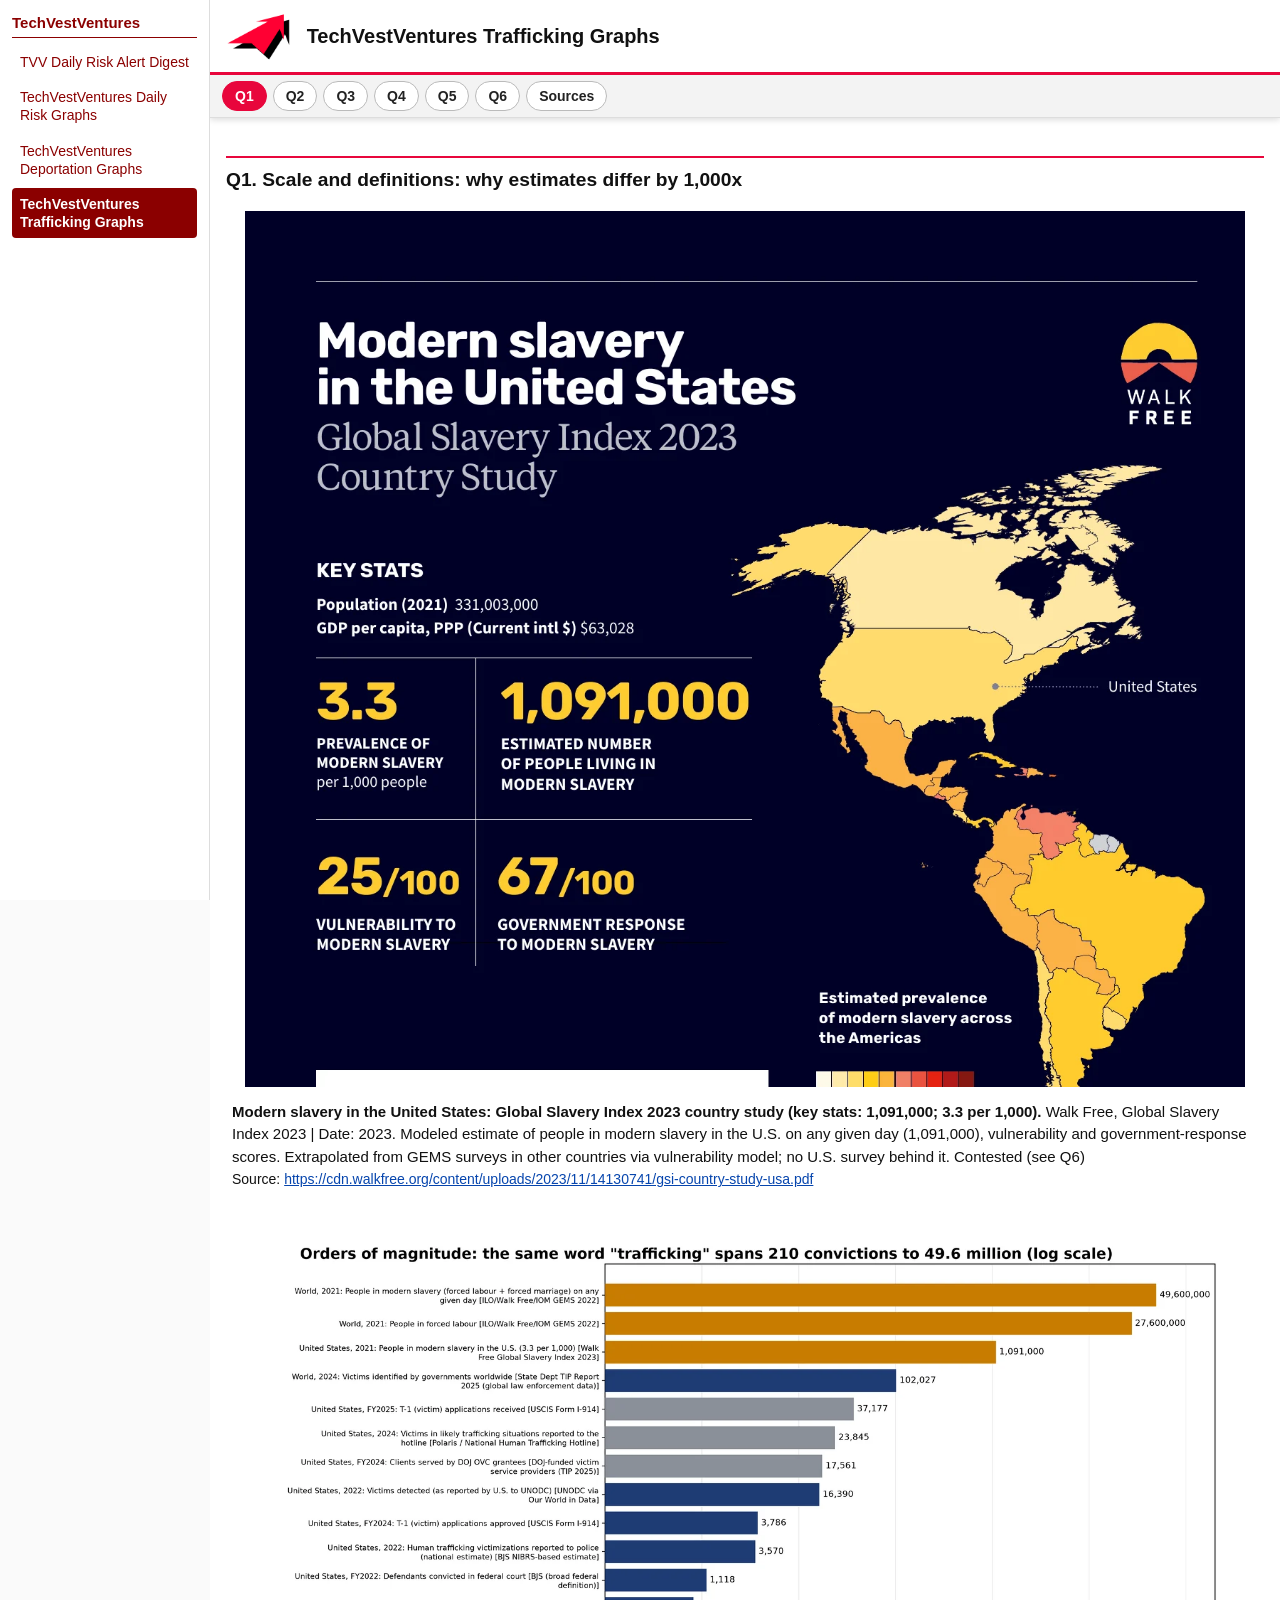
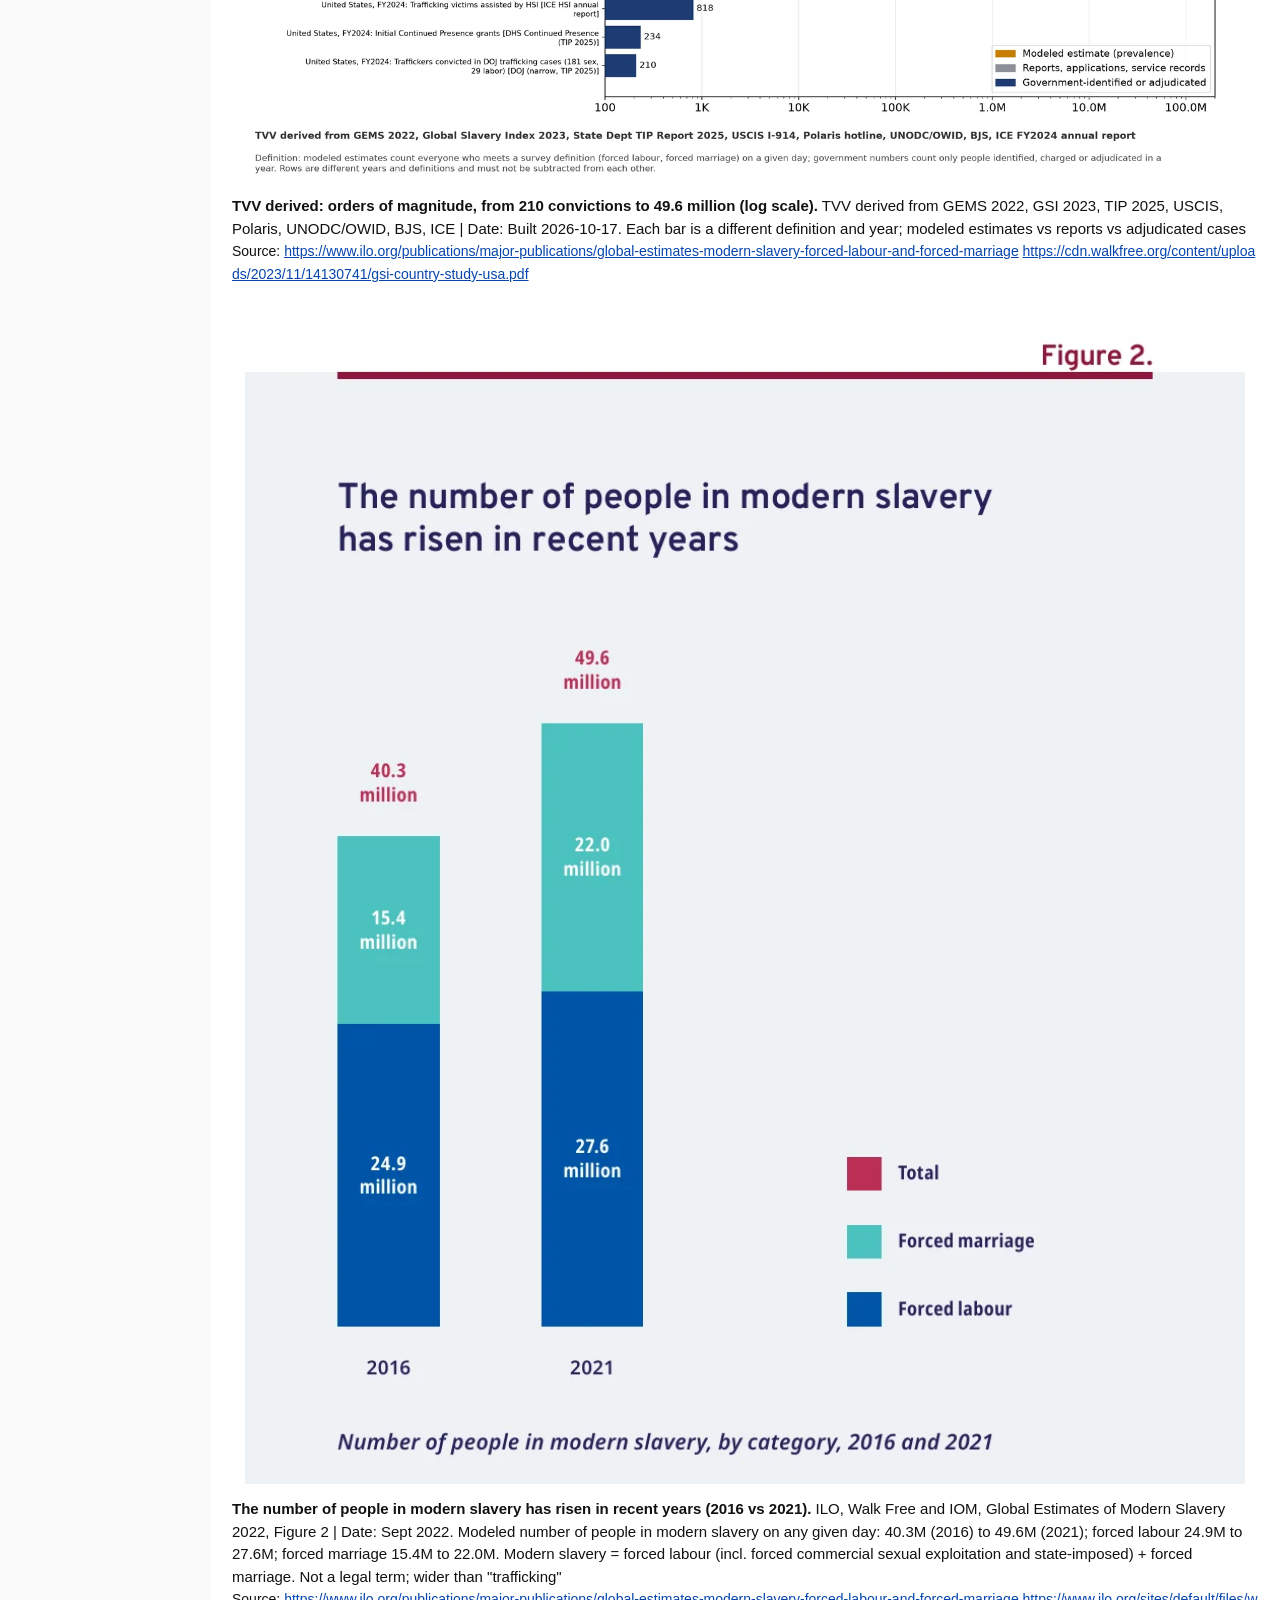
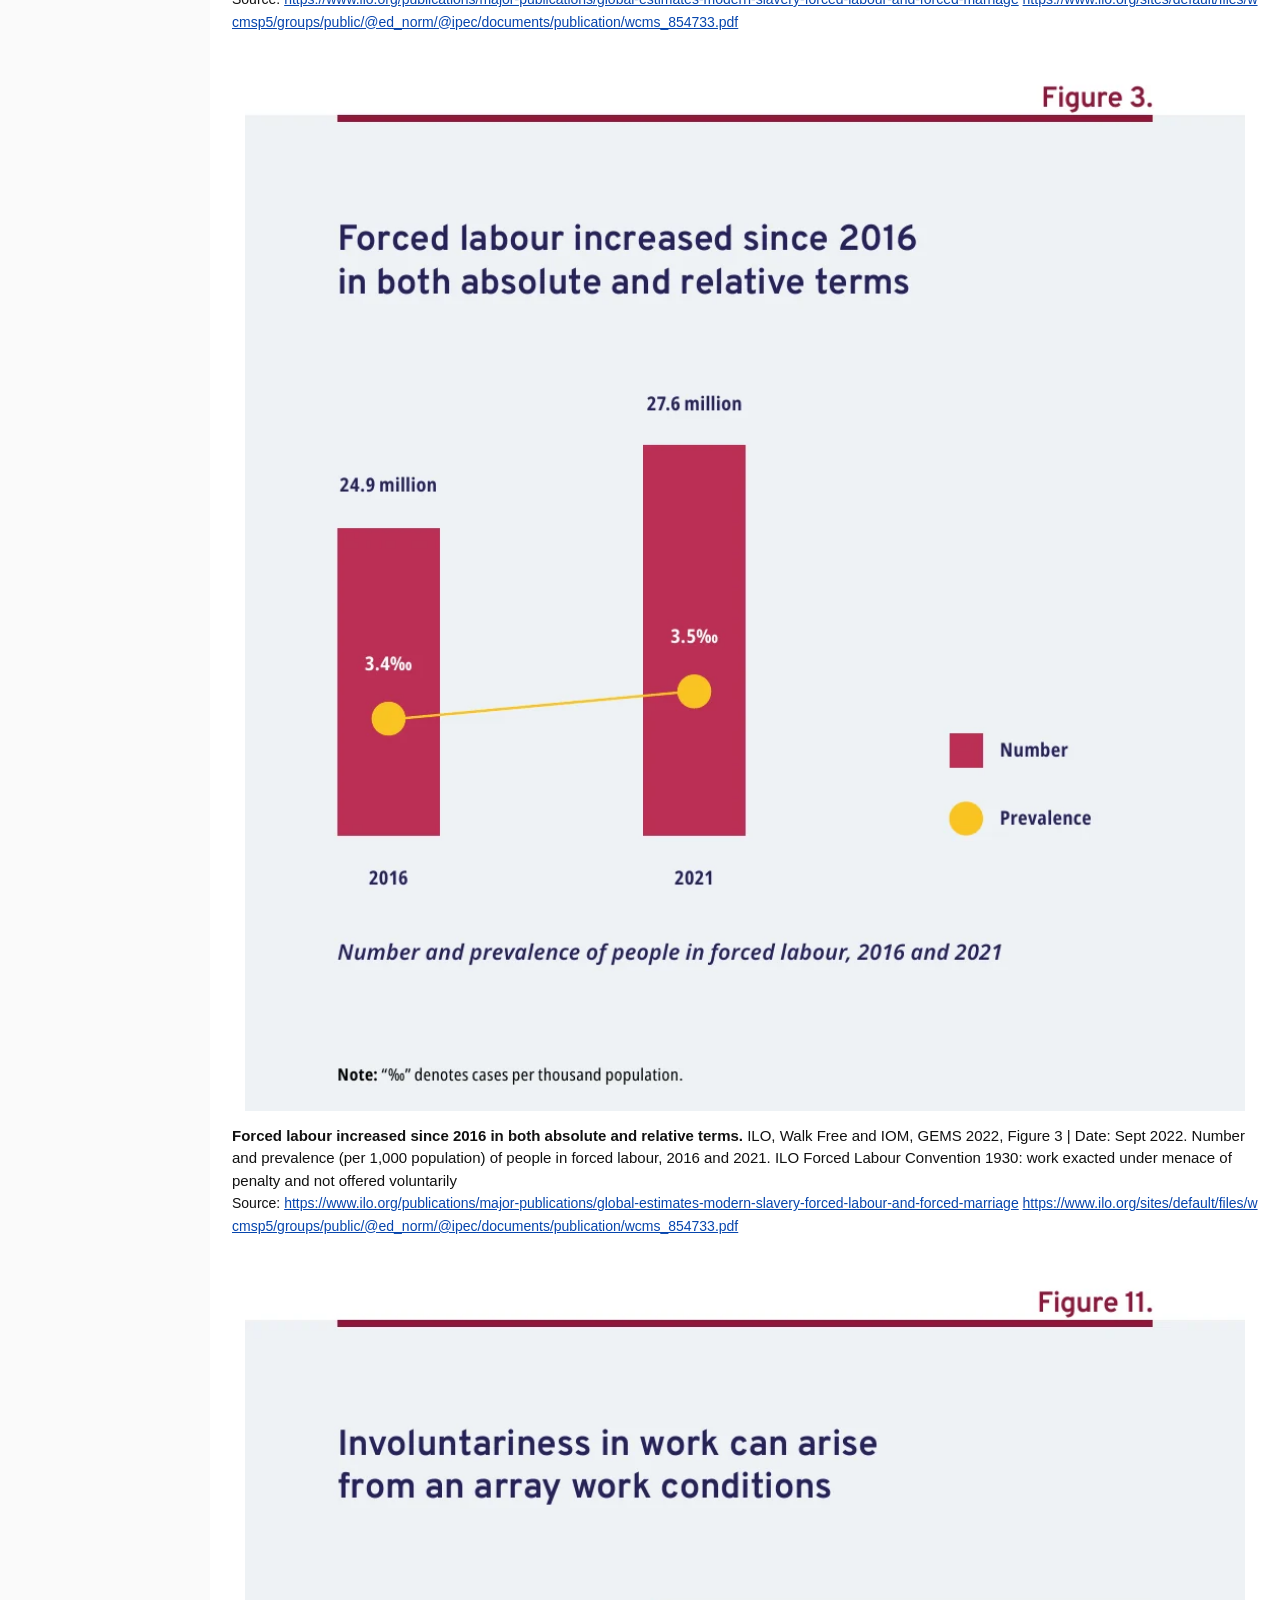
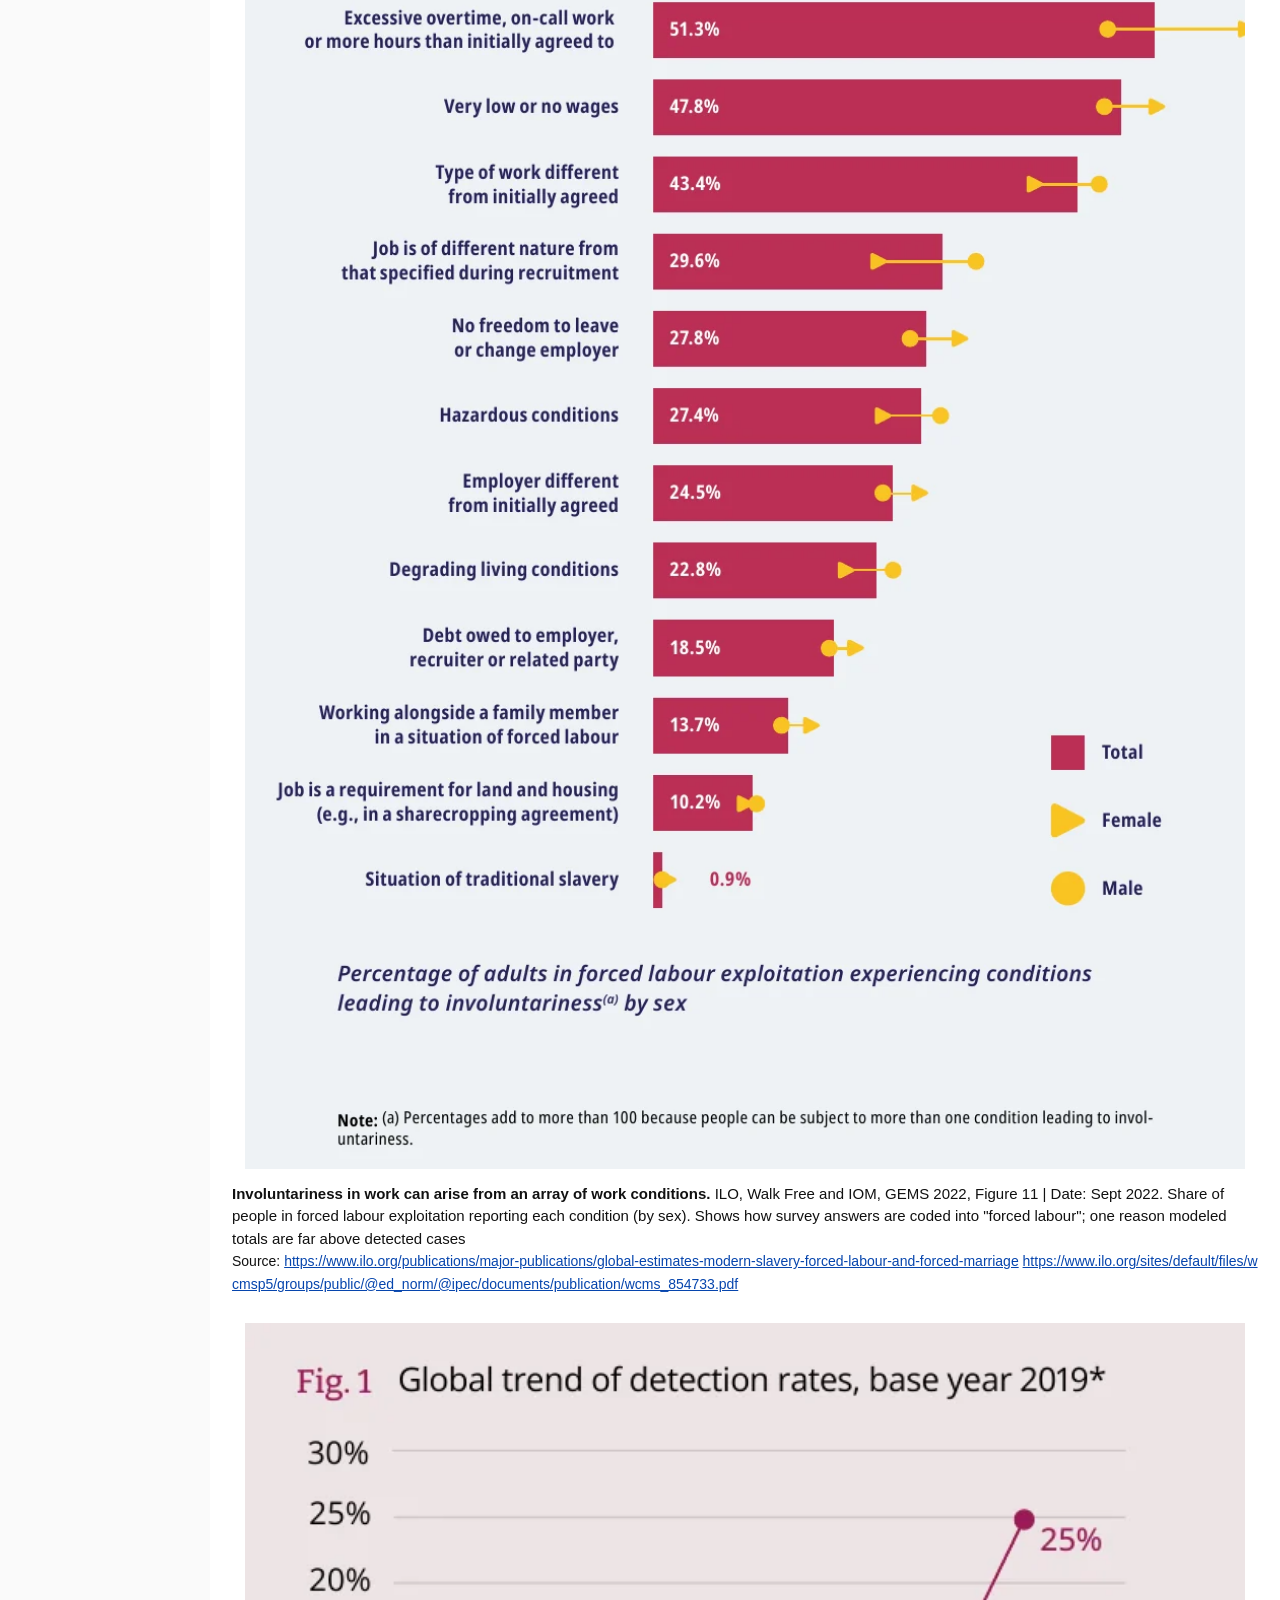
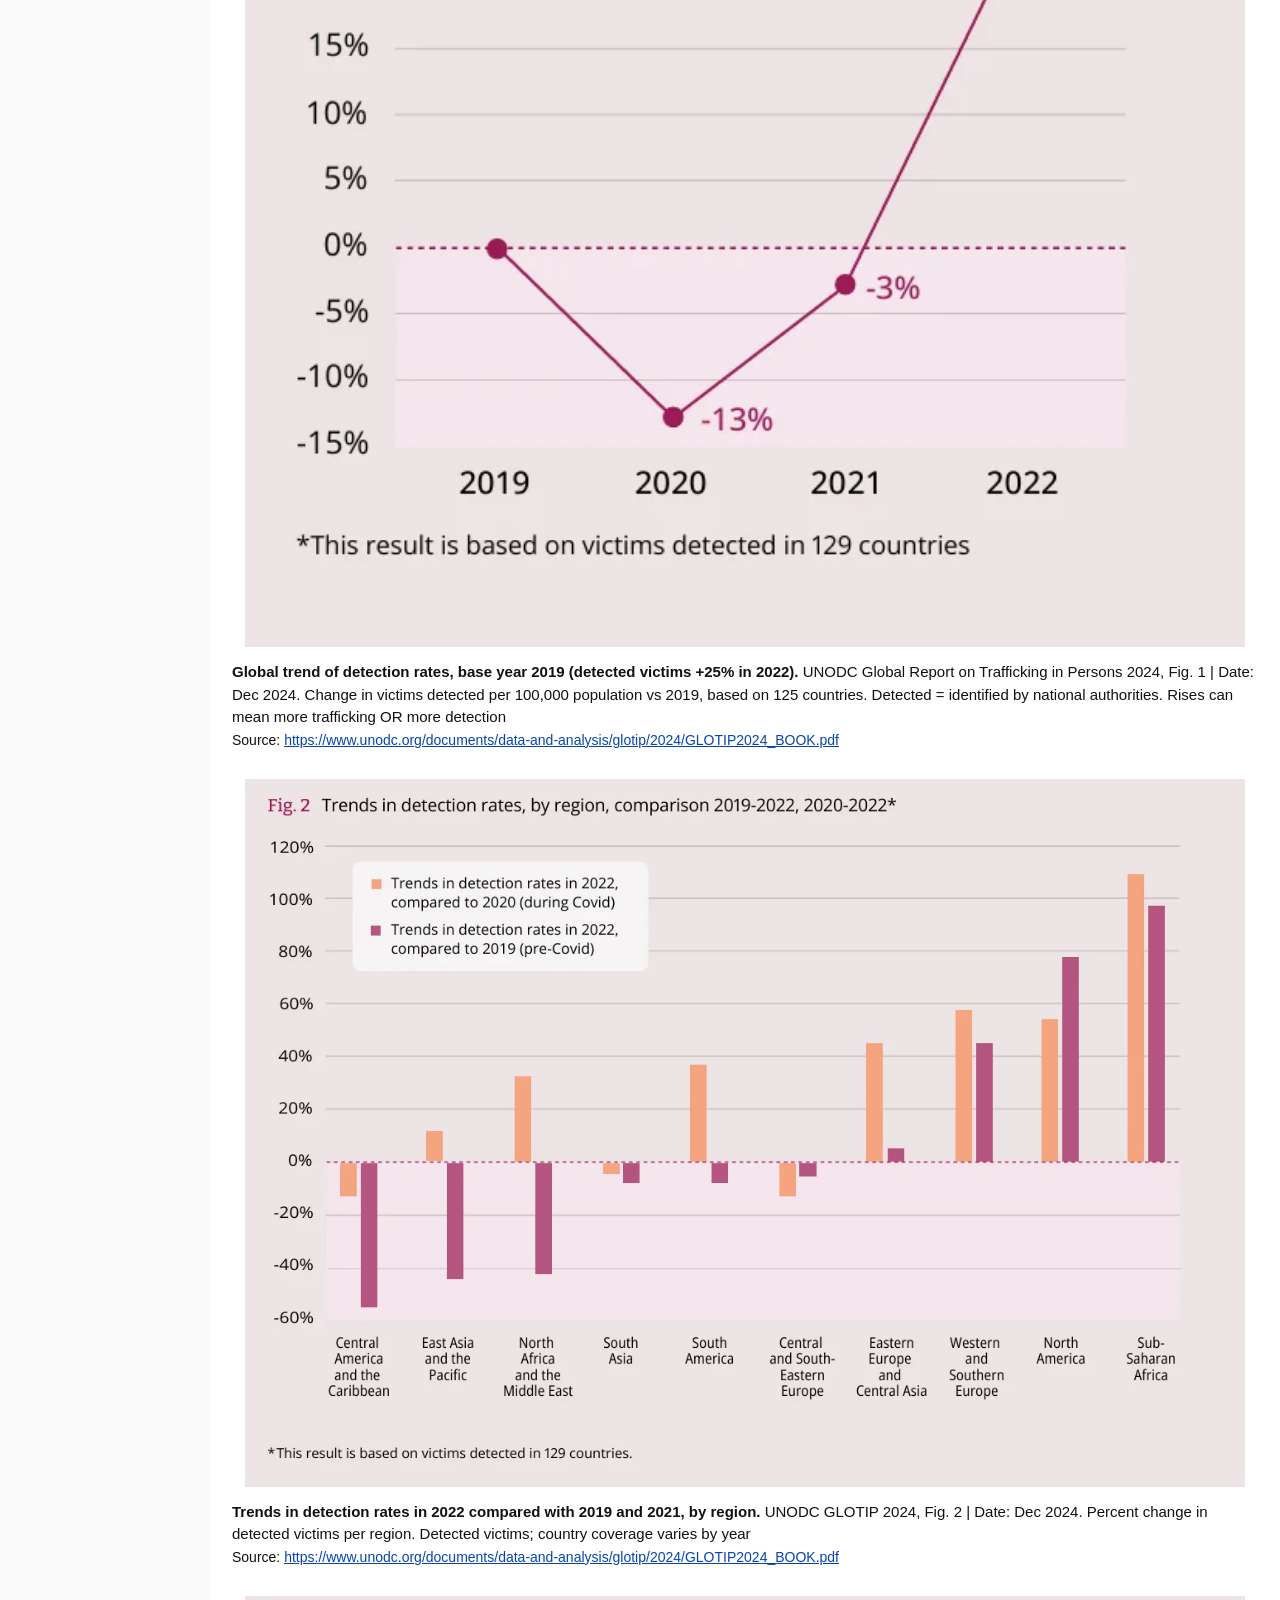
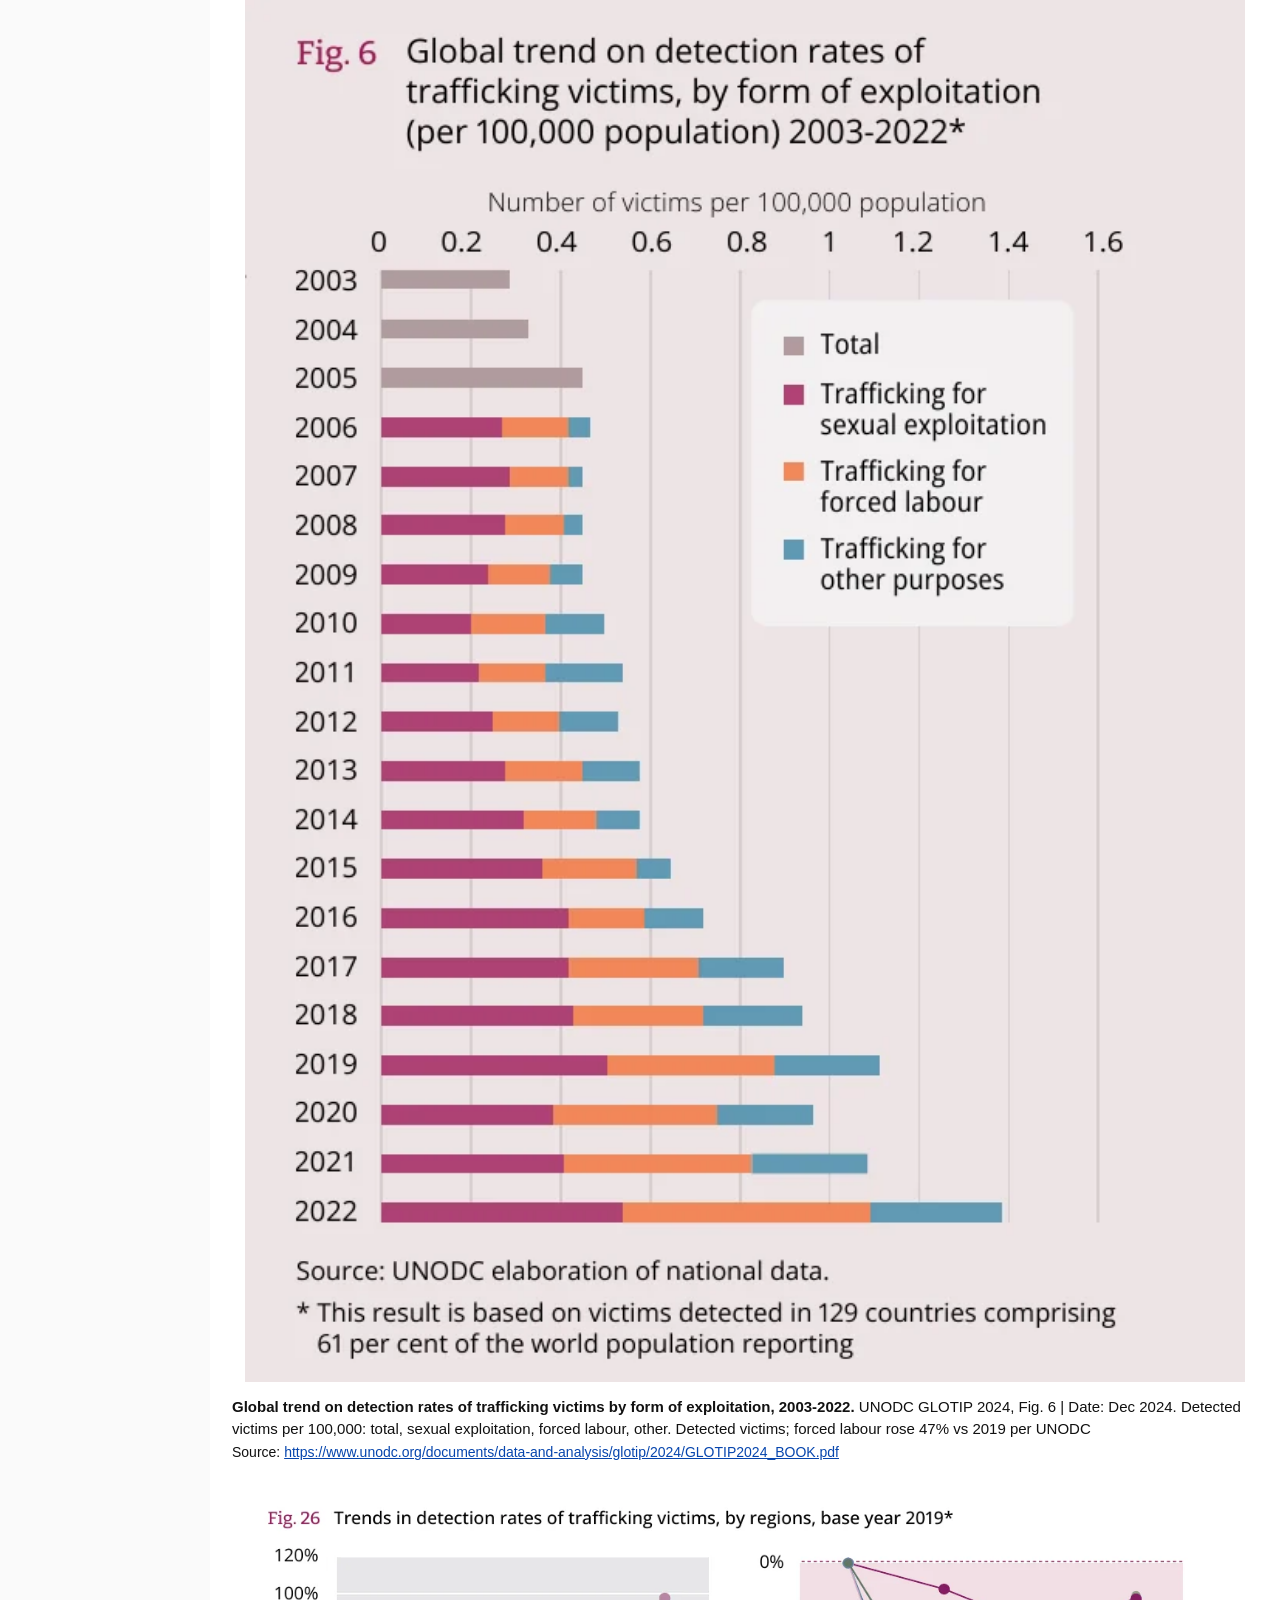
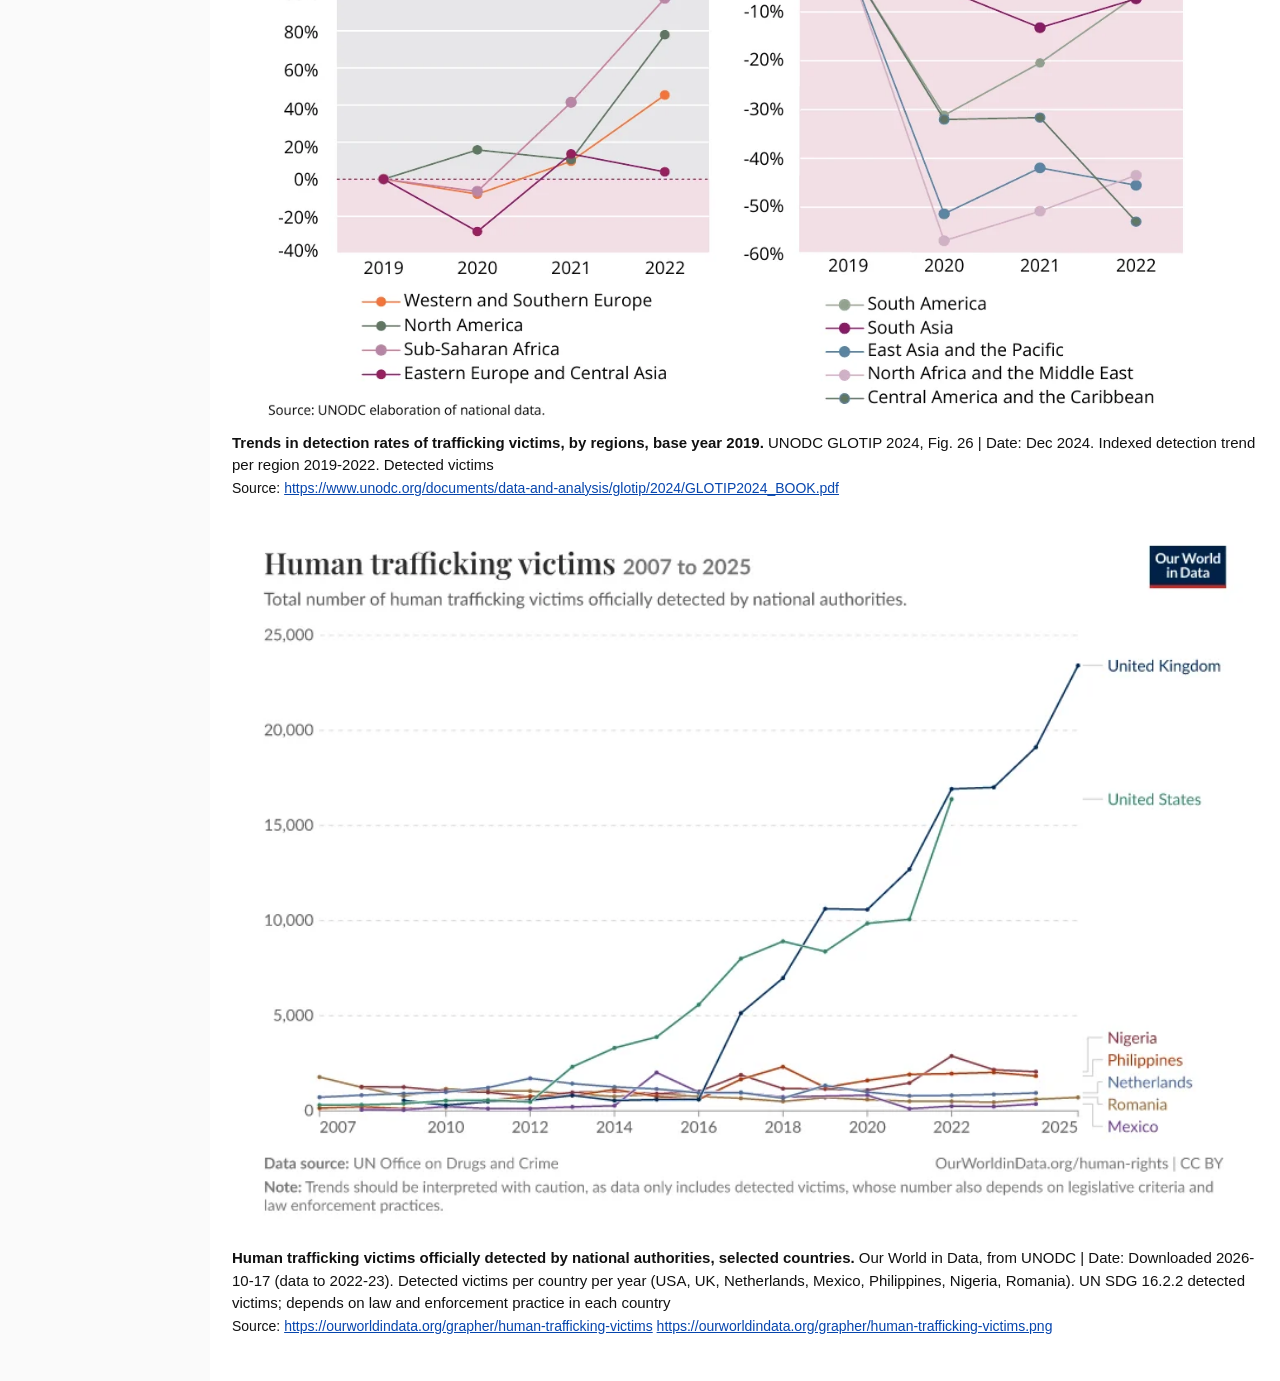
==== issues/Q1.html @ b25558ca "Initial Trafficking Graphs site (mh2 slides only)" ====
<!doctype html><html lang="en"><head><meta charset="utf-8"><meta name="viewport" content="width=device-width,initial-scale=1"><title>TechVestVentures Trafficking Graphs — Q1</title><link rel="stylesheet" href="../assets/style.css"><script>if(!/[?&]raw/.test(location.search))location.replace("../index.html#Q1")</script></head><body><main id="issue"><h2 class="desk">Q1. Scale and definitions: why estimates differ by 1,000x</h2><figure class="g"><img src="img/Q1-01.webp" alt="Modern slavery in the United States: Global Slavery Index 2023 country study (key stats: 1,091,000; 3.3 per 1,000)" loading="lazy"><figcaption><span class="t">Modern slavery in the United States: Global Slavery Index 2023 country study (key stats: 1,091,000; 3.3 per 1,000).</span> Walk Free, Global Slavery Index 2023 | Date: 2023. Modeled estimate of people in modern slavery in the U.S. on any given day (1,091,000), vulnerability and government-response scores. Extrapolated from GEMS surveys in other countries via vulnerability model; no U.S. survey behind it. Contested (see Q6)<br><span class="s">Source: <a href="https://cdn.walkfree.org/content/uploads/2023/11/14130741/gsi-country-study-usa.pdf" target="_blank" rel="noopener">https://cdn.walkfree.org/content/uploads/2023/11/14130741/gsi-country-study-usa.pdf</a></span></figcaption></figure>
<figure class="g"><img src="img/Q1-02.webp" alt="TVV derived: orders of magnitude, from 210 convictions to 49.6 million (log scale)" loading="lazy"><figcaption><span class="t">TVV derived: orders of magnitude, from 210 convictions to 49.6 million (log scale).</span> TVV derived from GEMS 2022, GSI 2023, TIP 2025, USCIS, Polaris, UNODC/OWID, BJS, ICE | Date: Built 2026-10-17. Each bar is a different definition and year; modeled estimates vs reports vs adjudicated cases<br><span class="s">Source: <a href="https://www.ilo.org/publications/major-publications/global-estimates-modern-slavery-forced-labour-and-forced-marriage" target="_blank" rel="noopener">https://www.ilo.org/publications/major-publications/global-estimates-modern-slavery-forced-labour-and-forced-marriage</a> <a href="https://cdn.walkfree.org/content/uploads/2023/11/14130741/gsi-country-study-usa.pdf" target="_blank" rel="noopener">https://cdn.walkfree.org/content/uploads/2023/11/14130741/gsi-country-study-usa.pdf</a></span></figcaption></figure>
<figure class="g"><img src="img/Q1-03.webp" alt="The number of people in modern slavery has risen in recent years (2016 vs 2021)" loading="lazy"><figcaption><span class="t">The number of people in modern slavery has risen in recent years (2016 vs 2021).</span> ILO, Walk Free and IOM, Global Estimates of Modern Slavery 2022, Figure 2 | Date: Sept 2022. Modeled number of people in modern slavery on any given day: 40.3M (2016) to 49.6M (2021); forced labour 24.9M to 27.6M; forced marriage 15.4M to 22.0M. Modern slavery = forced labour (incl. forced commercial sexual exploitation and state-imposed) + forced marriage. Not a legal term; wider than &quot;trafficking&quot;<br><span class="s">Source: <a href="https://www.ilo.org/publications/major-publications/global-estimates-modern-slavery-forced-labour-and-forced-marriage" target="_blank" rel="noopener">https://www.ilo.org/publications/major-publications/global-estimates-modern-slavery-forced-labour-and-forced-marriage</a> <a href="https://www.ilo.org/sites/default/files/wcmsp5/groups/public/@ed_norm/@ipec/documents/publication/wcms_854733.pdf" target="_blank" rel="noopener">https://www.ilo.org/sites/default/files/wcmsp5/groups/public/@ed_norm/@ipec/documents/publication/wcms_854733.pdf</a></span></figcaption></figure>
<figure class="g"><img src="img/Q1-04.webp" alt="Forced labour increased since 2016 in both absolute and relative terms" loading="lazy"><figcaption><span class="t">Forced labour increased since 2016 in both absolute and relative terms.</span> ILO, Walk Free and IOM, GEMS 2022, Figure 3 | Date: Sept 2022. Number and prevalence (per 1,000 population) of people in forced labour, 2016 and 2021. ILO Forced Labour Convention 1930: work exacted under menace of penalty and not offered voluntarily<br><span class="s">Source: <a href="https://www.ilo.org/publications/major-publications/global-estimates-modern-slavery-forced-labour-and-forced-marriage" target="_blank" rel="noopener">https://www.ilo.org/publications/major-publications/global-estimates-modern-slavery-forced-labour-and-forced-marriage</a> <a href="https://www.ilo.org/sites/default/files/wcmsp5/groups/public/@ed_norm/@ipec/documents/publication/wcms_854733.pdf" target="_blank" rel="noopener">https://www.ilo.org/sites/default/files/wcmsp5/groups/public/@ed_norm/@ipec/documents/publication/wcms_854733.pdf</a></span></figcaption></figure>
<figure class="g"><img src="img/Q1-05.webp" alt="Involuntariness in work can arise from an array of work conditions" loading="lazy"><figcaption><span class="t">Involuntariness in work can arise from an array of work conditions.</span> ILO, Walk Free and IOM, GEMS 2022, Figure 11 | Date: Sept 2022. Share of people in forced labour exploitation reporting each condition (by sex). Shows how survey answers are coded into &quot;forced labour&quot;; one reason modeled totals are far above detected cases<br><span class="s">Source: <a href="https://www.ilo.org/publications/major-publications/global-estimates-modern-slavery-forced-labour-and-forced-marriage" target="_blank" rel="noopener">https://www.ilo.org/publications/major-publications/global-estimates-modern-slavery-forced-labour-and-forced-marriage</a> <a href="https://www.ilo.org/sites/default/files/wcmsp5/groups/public/@ed_norm/@ipec/documents/publication/wcms_854733.pdf" target="_blank" rel="noopener">https://www.ilo.org/sites/default/files/wcmsp5/groups/public/@ed_norm/@ipec/documents/publication/wcms_854733.pdf</a></span></figcaption></figure>
<figure class="g"><img src="img/Q1-06.webp" alt="Global trend of detection rates, base year 2019 (detected victims +25% in 2022)" loading="lazy"><figcaption><span class="t">Global trend of detection rates, base year 2019 (detected victims +25% in 2022).</span> UNODC Global Report on Trafficking in Persons 2024, Fig. 1 | Date: Dec 2024. Change in victims detected per 100,000 population vs 2019, based on 125 countries. Detected = identified by national authorities. Rises can mean more trafficking OR more detection<br><span class="s">Source: <a href="https://www.unodc.org/documents/data-and-analysis/glotip/2024/GLOTIP2024_BOOK.pdf" target="_blank" rel="noopener">https://www.unodc.org/documents/data-and-analysis/glotip/2024/GLOTIP2024_BOOK.pdf</a></span></figcaption></figure>
<figure class="g"><img src="img/Q1-07.webp" alt="Trends in detection rates in 2022 compared with 2019 and 2021, by region" loading="lazy"><figcaption><span class="t">Trends in detection rates in 2022 compared with 2019 and 2021, by region.</span> UNODC GLOTIP 2024, Fig. 2 | Date: Dec 2024. Percent change in detected victims per region. Detected victims; country coverage varies by year<br><span class="s">Source: <a href="https://www.unodc.org/documents/data-and-analysis/glotip/2024/GLOTIP2024_BOOK.pdf" target="_blank" rel="noopener">https://www.unodc.org/documents/data-and-analysis/glotip/2024/GLOTIP2024_BOOK.pdf</a></span></figcaption></figure>
<figure class="g"><img src="img/Q1-08.webp" alt="Global trend on detection rates of trafficking victims by form of exploitation, 2003-2022" loading="lazy"><figcaption><span class="t">Global trend on detection rates of trafficking victims by form of exploitation, 2003-2022.</span> UNODC GLOTIP 2024, Fig. 6 | Date: Dec 2024. Detected victims per 100,000: total, sexual exploitation, forced labour, other. Detected victims; forced labour rose 47% vs 2019 per UNODC<br><span class="s">Source: <a href="https://www.unodc.org/documents/data-and-analysis/glotip/2024/GLOTIP2024_BOOK.pdf" target="_blank" rel="noopener">https://www.unodc.org/documents/data-and-analysis/glotip/2024/GLOTIP2024_BOOK.pdf</a></span></figcaption></figure>
<figure class="g"><img src="img/Q1-09.webp" alt="Trends in detection rates of trafficking victims, by regions, base year 2019" loading="lazy"><figcaption><span class="t">Trends in detection rates of trafficking victims, by regions, base year 2019.</span> UNODC GLOTIP 2024, Fig. 26 | Date: Dec 2024. Indexed detection trend per region 2019-2022. Detected victims<br><span class="s">Source: <a href="https://www.unodc.org/documents/data-and-analysis/glotip/2024/GLOTIP2024_BOOK.pdf" target="_blank" rel="noopener">https://www.unodc.org/documents/data-and-analysis/glotip/2024/GLOTIP2024_BOOK.pdf</a></span></figcaption></figure>
<figure class="g"><img src="img/Q1-10.webp" alt="Human trafficking victims officially detected by national authorities, selected countries" loading="lazy"><figcaption><span class="t">Human trafficking victims officially detected by national authorities, selected countries.</span> Our World in Data, from UNODC | Date: Downloaded 2026-10-17 (data to 2022-23). Detected victims per country per year (USA, UK, Netherlands, Mexico, Philippines, Nigeria, Romania). UN SDG 16.2.2 detected victims; depends on law and enforcement practice in each country<br><span class="s">Source: <a href="https://ourworldindata.org/grapher/human-trafficking-victims" target="_blank" rel="noopener">https://ourworldindata.org/grapher/human-trafficking-victims</a> <a href="https://ourworldindata.org/grapher/human-trafficking-victims.png" target="_blank" rel="noopener">https://ourworldindata.org/grapher/human-trafficking-victims.png</a></span></figcaption></figure></main></body></html>
---- assets/style.css ----
body{margin:0;font:16px/1.5 Arial,Helvetica,sans-serif;color:#111;background:#fafafa}
#top{position:sticky;top:0;z-index:9;background:#fff;box-shadow:0 2px 6px #0002}
header{border-bottom:3px solid #e8063c;display:flex;align-items:center;gap:14px;padding:8px 16px}
header img{height:56px}header h1{font-size:1.25rem;margin:0}
#tabs{display:flex;gap:6px;overflow-x:auto;white-space:nowrap;padding:6px 12px;background:#f3f3f3;border-bottom:1px solid #ddd;-webkit-overflow-scrolling:touch}
#tabs button{flex:0 0 auto;font:600 14px Arial,sans-serif;padding:6px 12px;border:1px solid #bbb;border-radius:16px;background:#fff;color:#222;cursor:pointer}
#tabs button[aria-selected=true]{background:#e8063c;border-color:#e8063c;color:#fff}
main{max-width:1040px;margin:0 auto;padding:16px;background:#fff}
main img{width:100%;max-width:1000px;height:auto;display:block;margin:14px auto}
a{color:#0645ad;text-decoration:underline}h2{border-top:2px solid #e8063c;padding-top:8px;margin-top:22px;font-size:1.2rem;font-weight:700;scroll-margin-top:130px}
main table{width:100%;border-collapse:collapse}main td{display:block;width:100%;padding:0}main td:empty{display:none}
ul.items{margin-left:24px;padding-left:1.1em}
.action-box{border:3px solid #e8063c;padding:10px 14px;margin:20px 0}ul.items li{margin:6px 0}
@media(max-width:600px){header img{height:40px}header h1{font-size:1rem}}
figure.g{margin:0 0 28px;padding:0}figure.g figcaption{font-size:15px;margin:4px 6px}figure.g .t{font-weight:700}
figure.g .s{font-size:14px;word-break:break-all}ul.src li{margin:4px 0;word-break:break-all}
#tvvnav{position:fixed;left:0;top:0;bottom:0;width:210px;box-sizing:border-box;padding:14px 12px;background:#fff;border-right:1px solid #ddd;font-family:Arial,Helvetica,sans-serif;overflow-y:auto;z-index:20}
#tvvnav summary{font:700 15px Arial,sans-serif;color:#8B0000;list-style:none;cursor:default;border-bottom:1px solid #8B0000;padding-bottom:6px;margin-bottom:8px}
#tvvnav summary::-webkit-details-marker{display:none}
#tvvnav a,#tvvnav span{display:block;font-size:14px;padding:7px 8px;margin:3px 0;border-radius:4px;line-height:1.3}
#tvvnav a{color:#8B0000;text-decoration:none}#tvvnav a:hover{background:#f7e6e6;text-decoration:underline}
#tvvnav a.cur{background:#8B0000;color:#fff;font-weight:700}#tvvnav span.soon{color:#999;font-style:italic}
body{padding-left:210px}
@media(max-width:900px){body{padding-left:0}#tvvnav{position:static;width:auto;border-right:0;border-bottom:1px solid #ddd;padding:6px 12px}
#tvvnav summary{cursor:pointer;margin:0;border:0;padding:4px 0}#tvvnav summary::after{content:" \2630";float:right}}
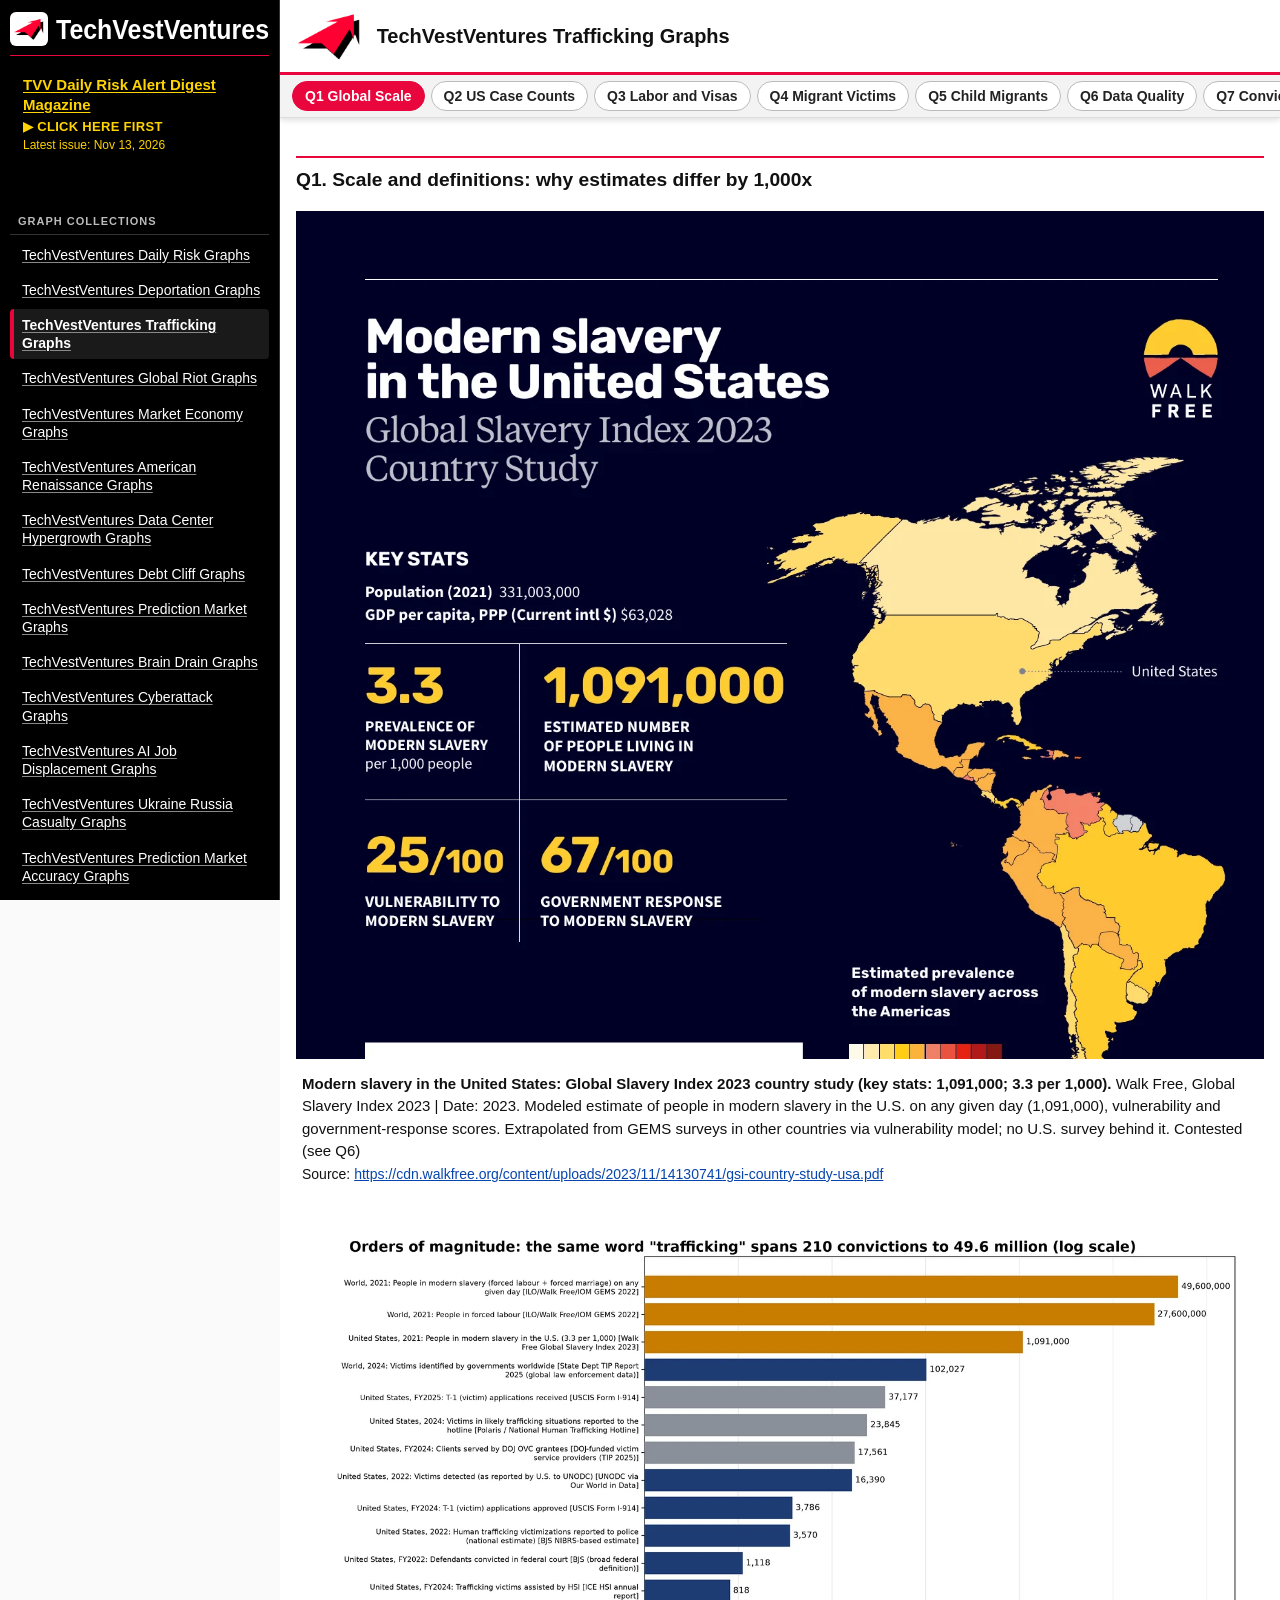
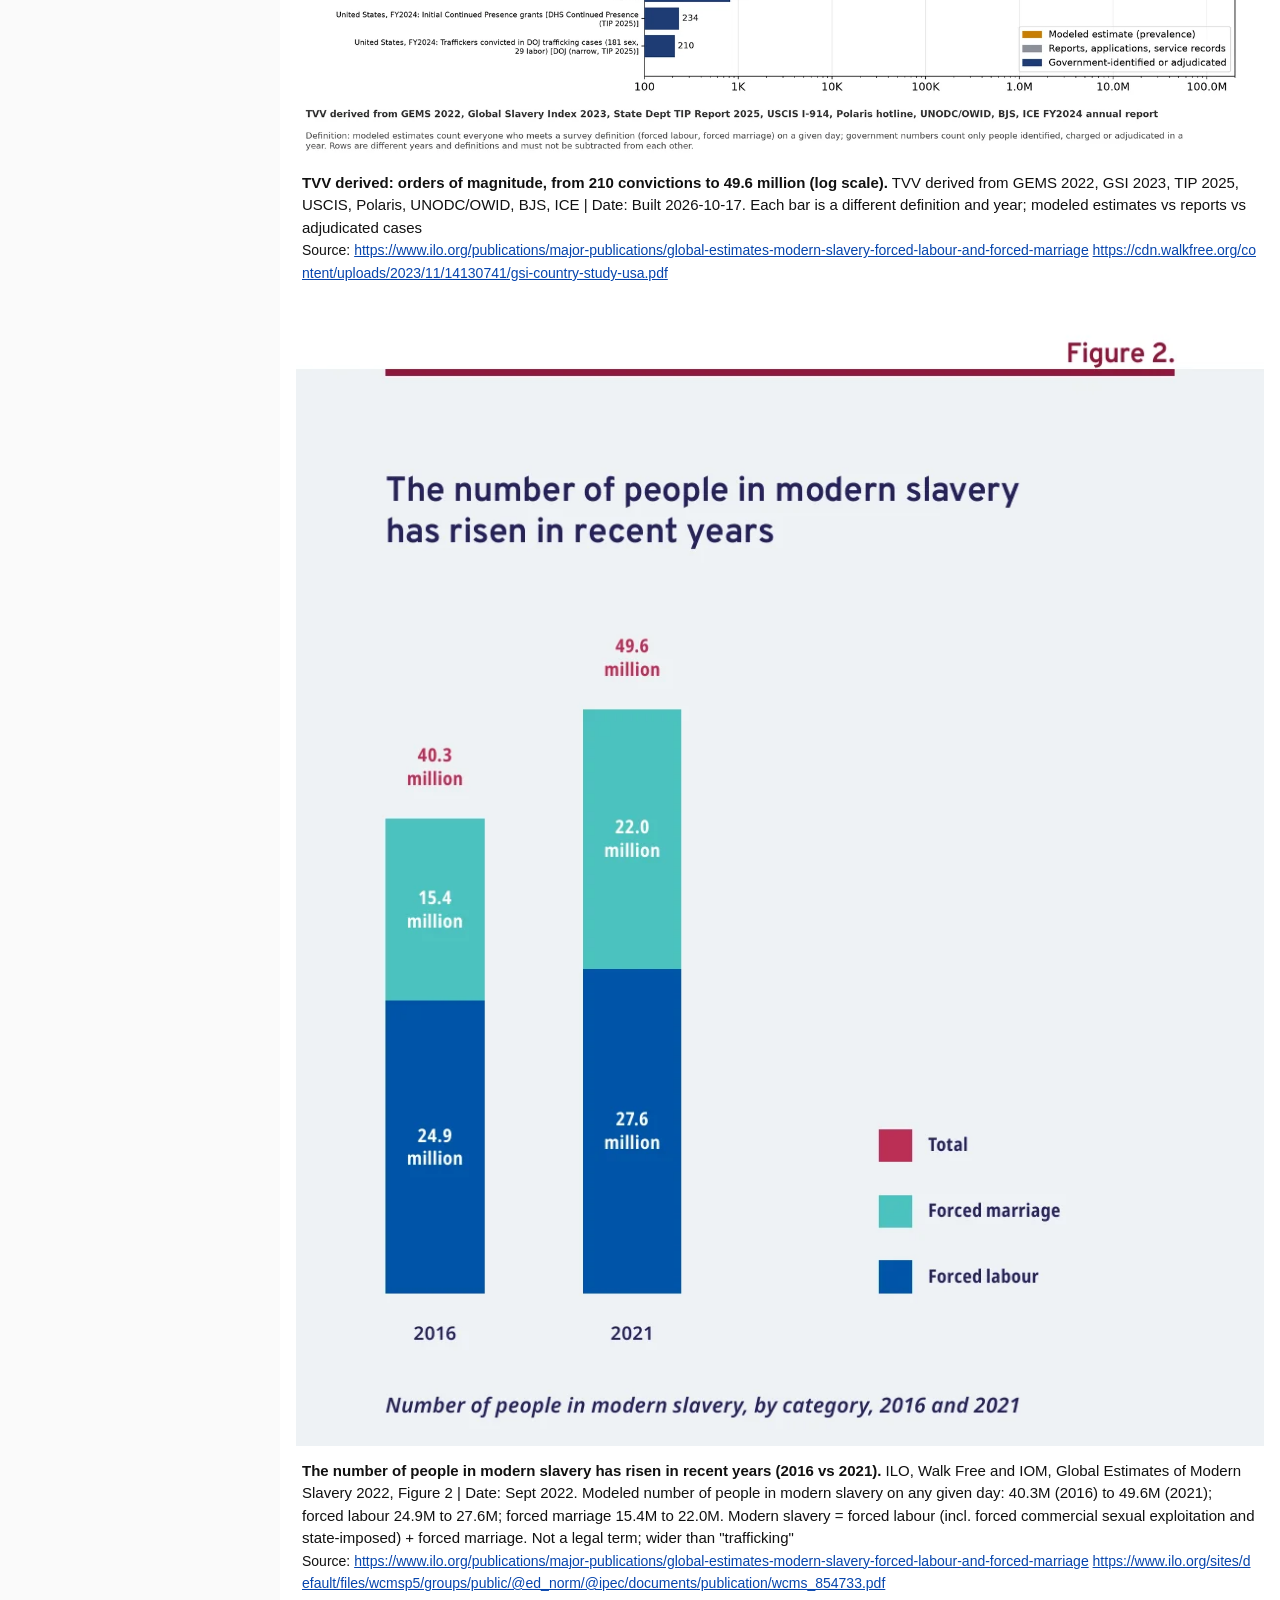
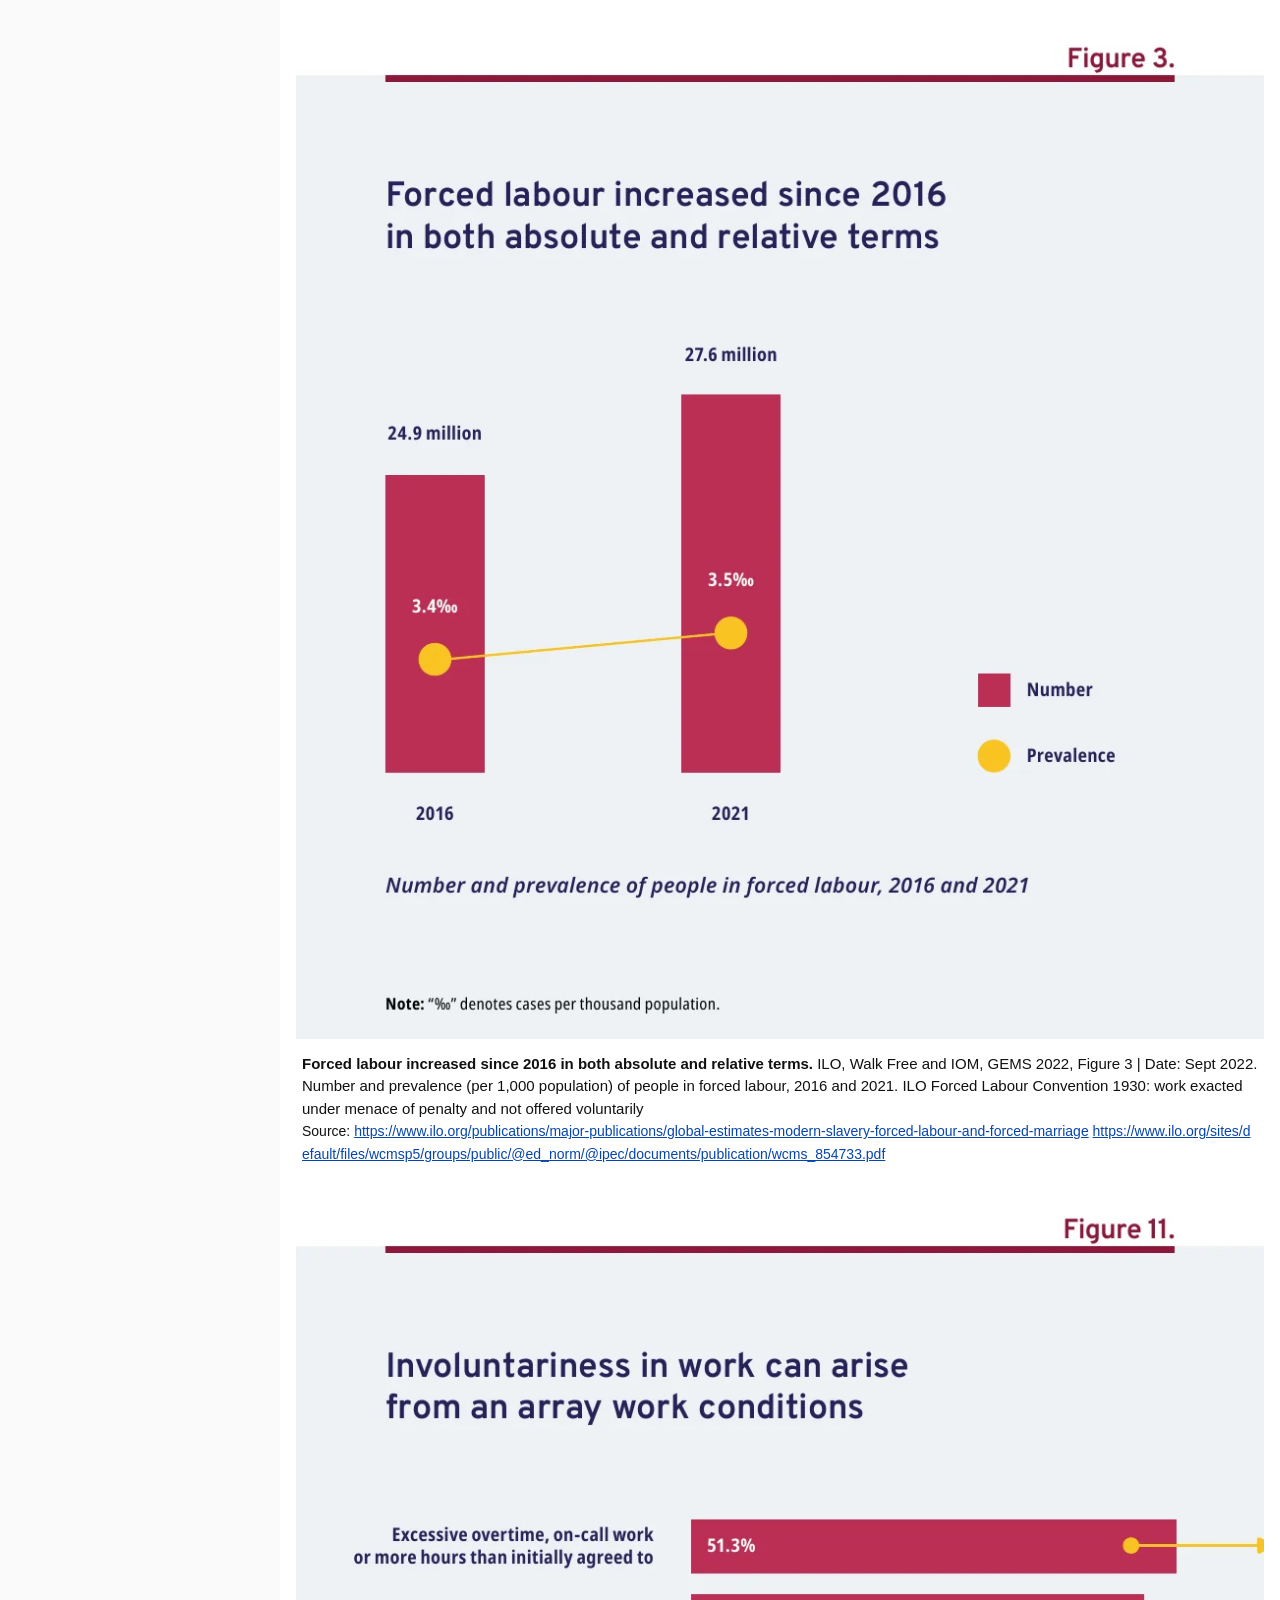
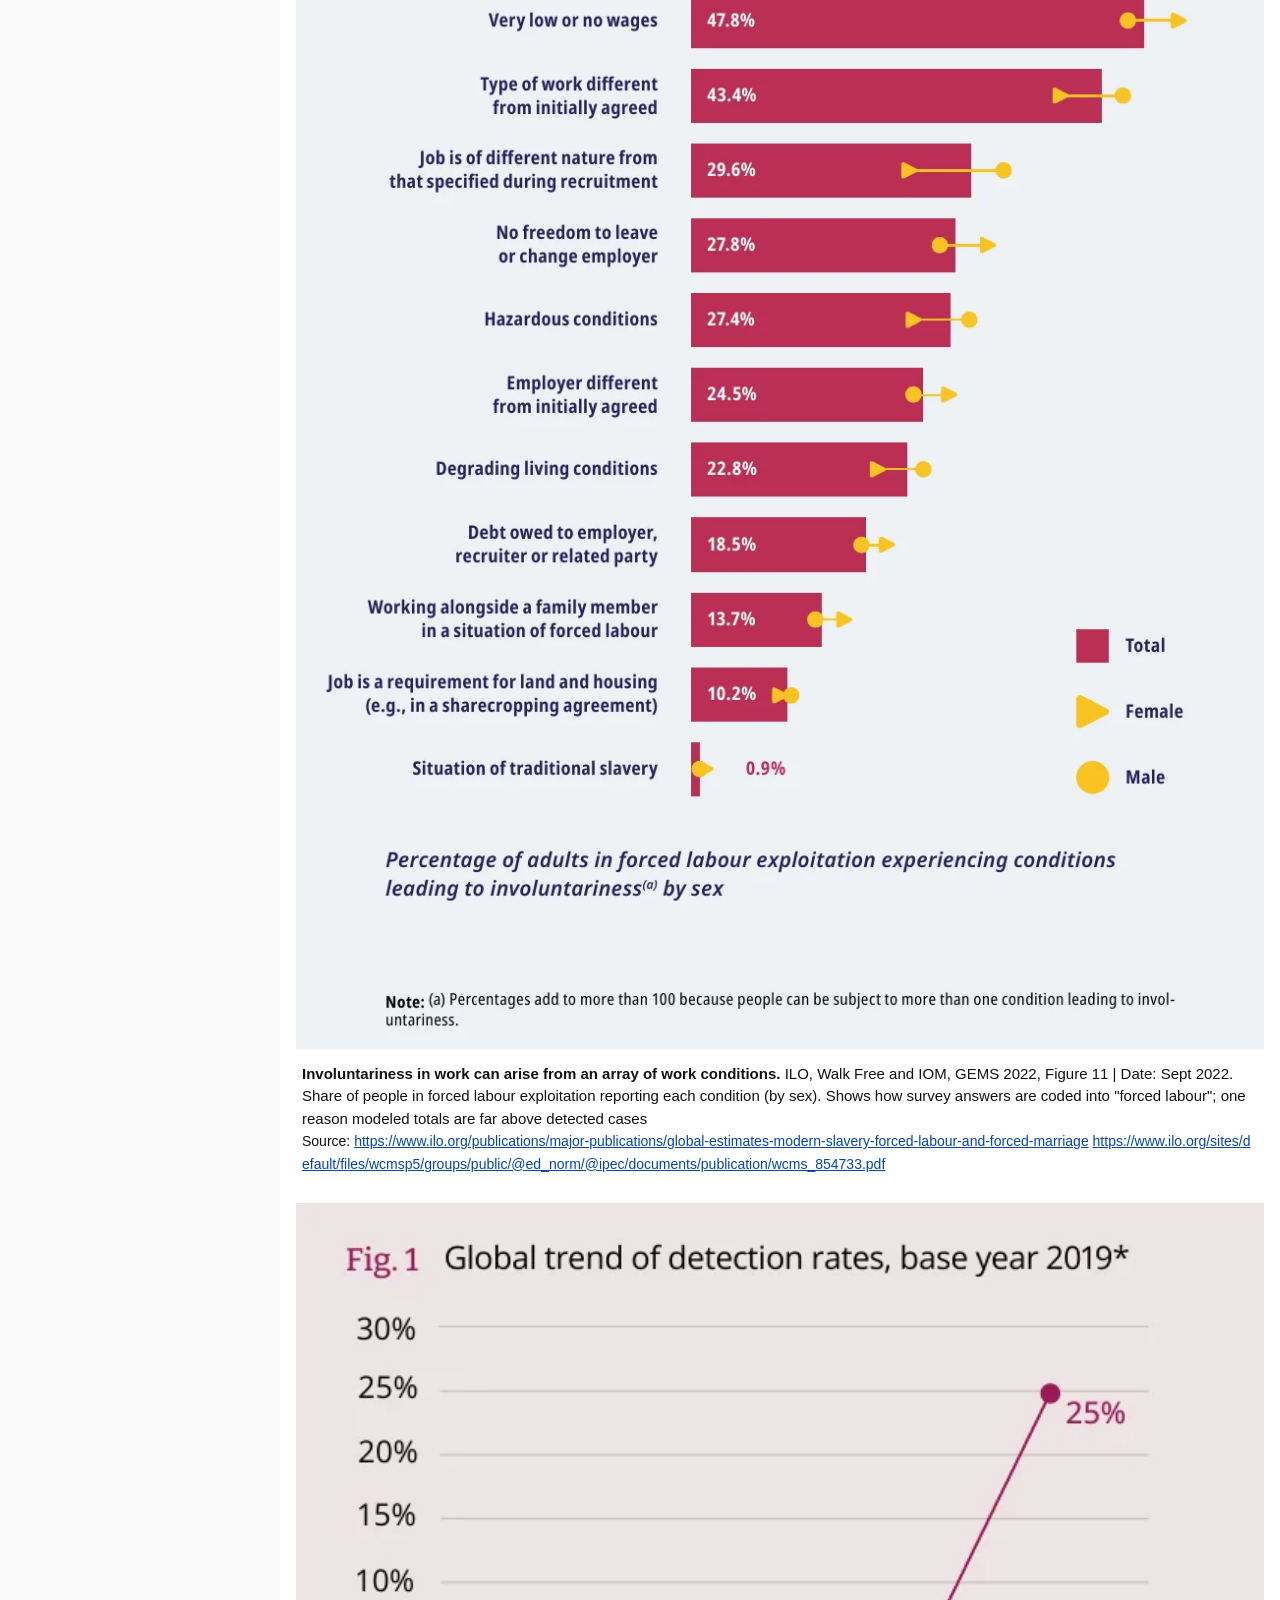
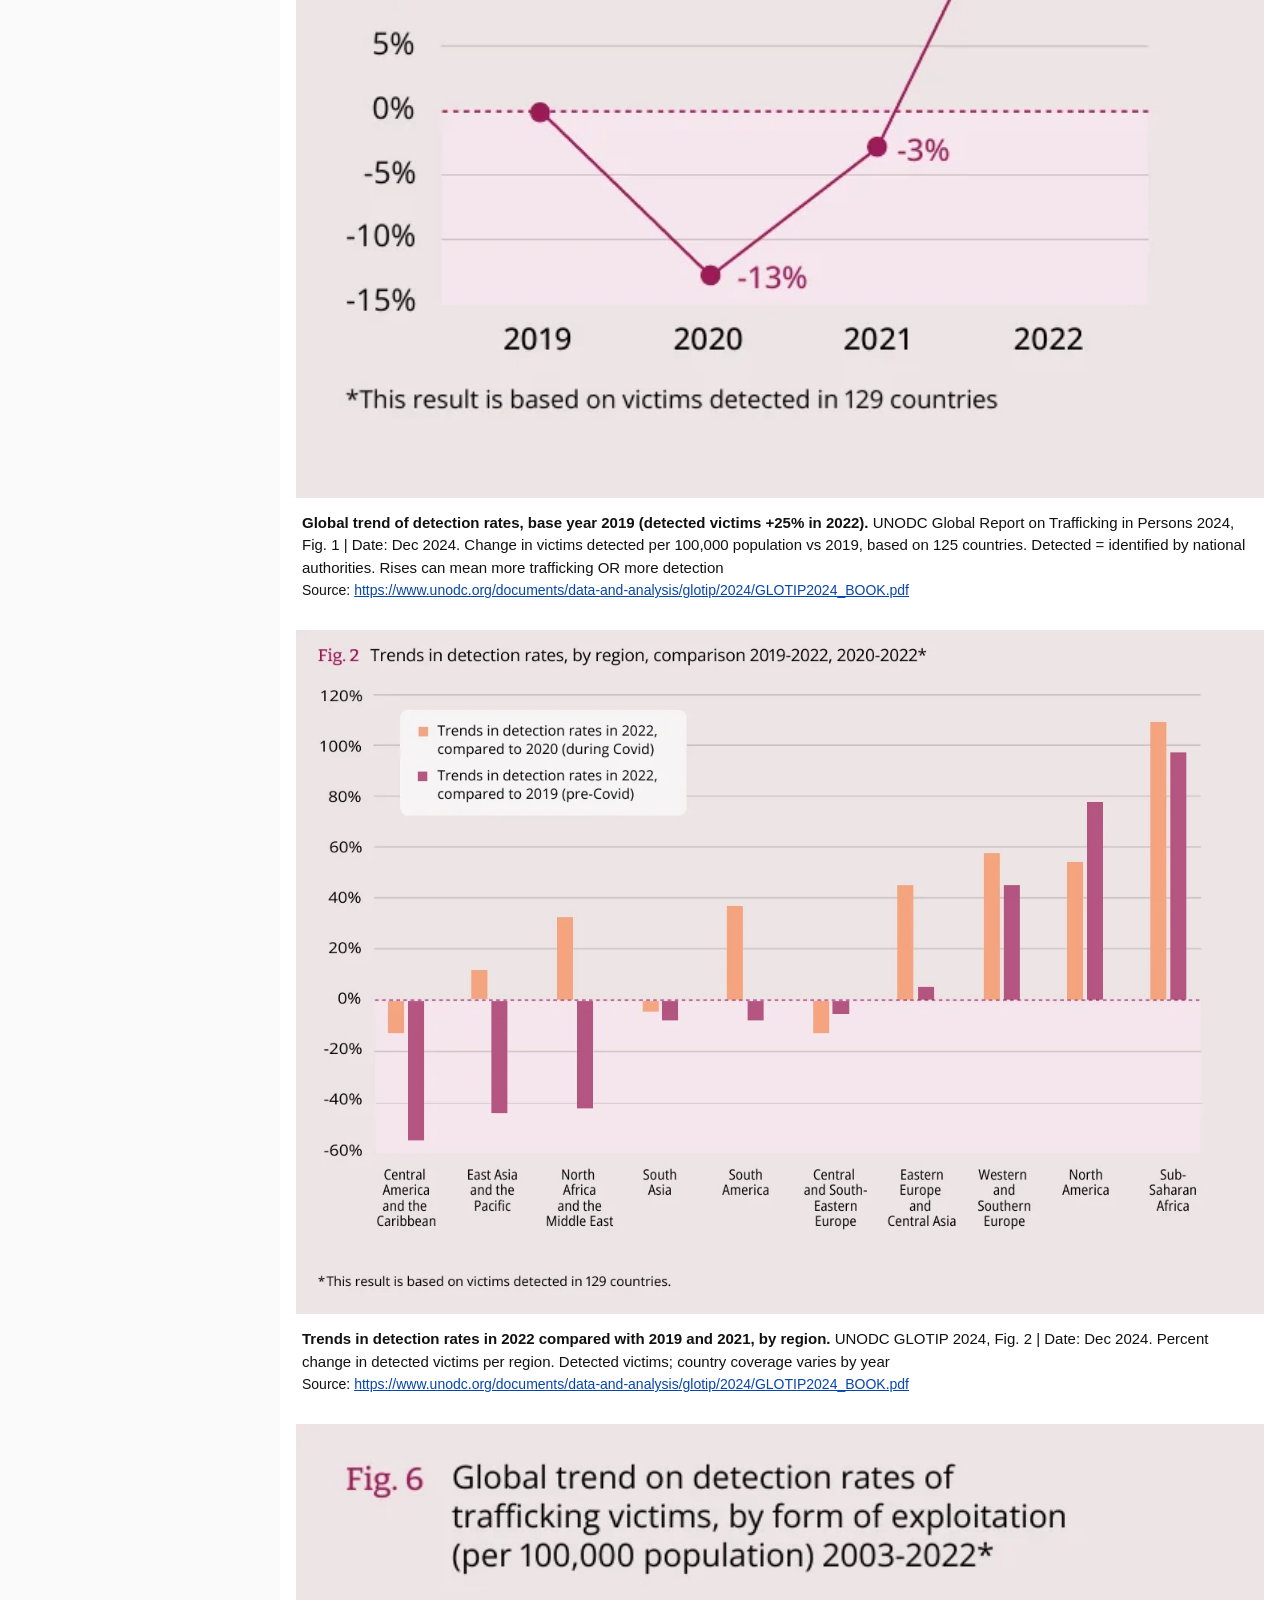
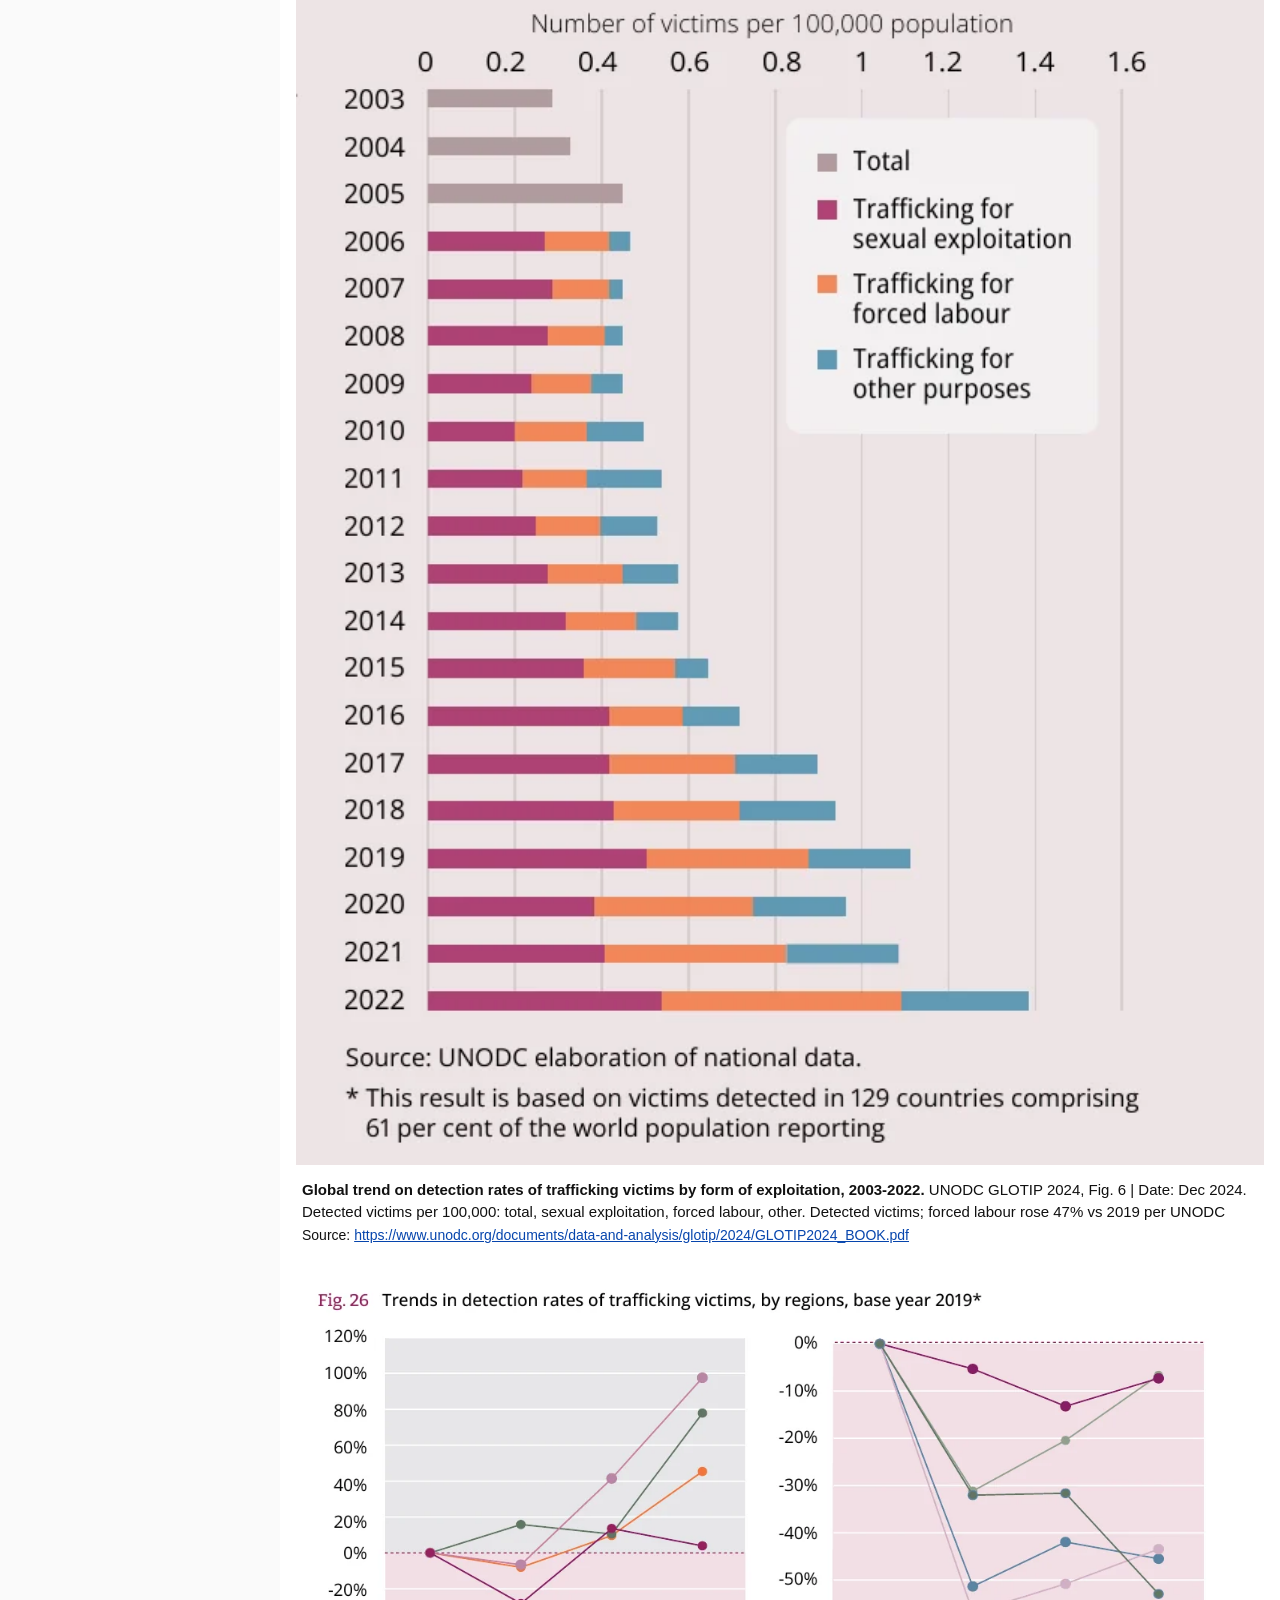
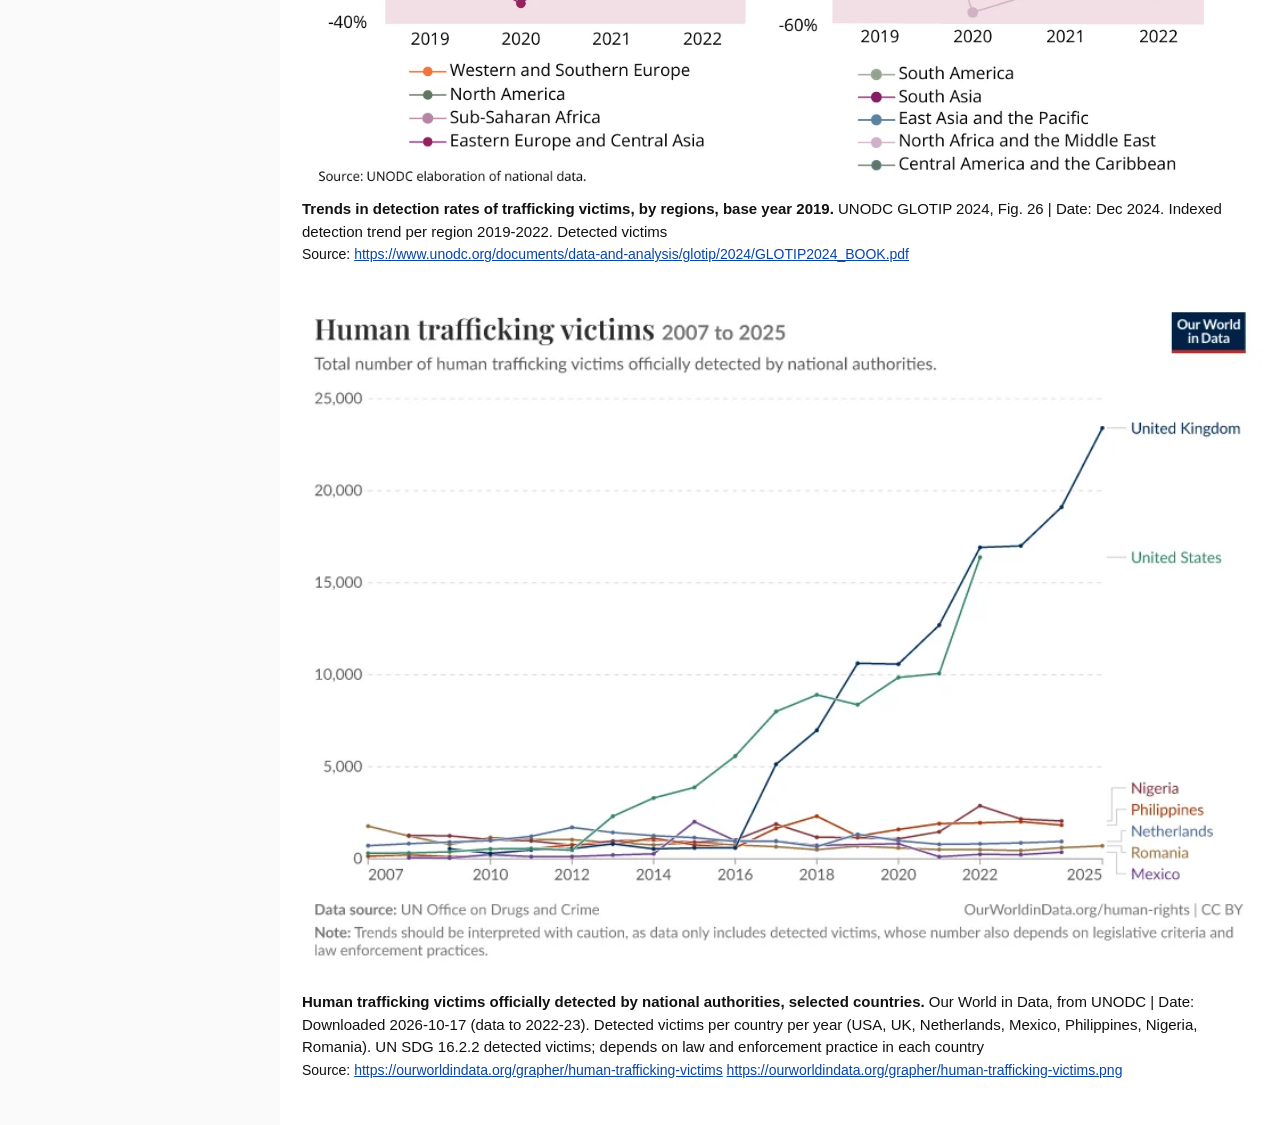
==== commit a8487cfe: "Add TVV Arrow favicon" ====
--- a/issues/Q1.html
+++ b/issues/Q1.html
@@ -1,4 +1,4 @@
-<!doctype html><html lang="en"><head><meta charset="utf-8"><meta name="viewport" content="width=device-width,initial-scale=1"><title>TechVestVentures Trafficking Graphs — Q1</title><link rel="stylesheet" href="../assets/style.css"><script>if(!/[?&]raw/.test(location.search))location.replace("../index.html#Q1")</script></head><body><main id="issue"><h2 class="desk">Q1. Scale and definitions: why estimates differ by 1,000x</h2><figure class="g"><img src="img/Q1-01.webp" alt="Modern slavery in the United States: Global Slavery Index 2023 country study (key stats: 1,091,000; 3.3 per 1,000)" loading="lazy"><figcaption><span class="t">Modern slavery in the United States: Global Slavery Index 2023 country study (key stats: 1,091,000; 3.3 per 1,000).</span> Walk Free, Global Slavery Index 2023 | Date: 2023. Modeled estimate of people in modern slavery in the U.S. on any given day (1,091,000), vulnerability and government-response scores. Extrapolated from GEMS surveys in other countries via vulnerability model; no U.S. survey behind it. Contested (see Q6)<br><span class="s">Source: <a href="https://cdn.walkfree.org/content/uploads/2023/11/14130741/gsi-country-study-usa.pdf" target="_blank" rel="noopener">https://cdn.walkfree.org/content/uploads/2023/11/14130741/gsi-country-study-usa.pdf</a></span></figcaption></figure>
+<!doctype html><html lang="en"><head><meta charset="utf-8"><meta name="viewport" content="width=device-width,initial-scale=1"><title>TechVestVentures Trafficking Graphs — Q1</title><link rel="icon" href="../assets/favicon.svg" type="image/svg+xml"><link rel="icon" href="../assets/favicon-32.png" sizes="32x32" type="image/png"><link rel="apple-touch-icon" href="../assets/apple-touch-icon.png"><link rel="stylesheet" href="../assets/style.css"><script>if(!/[?&]raw/.test(location.search))location.replace("../index.html#Q1")</script></head><body><main id="issue"><h2 class="desk">Q1. Scale and definitions: why estimates differ by 1,000x</h2><figure class="g"><img src="img/Q1-01.webp" alt="Modern slavery in the United States: Global Slavery Index 2023 country study (key stats: 1,091,000; 3.3 per 1,000)" loading="lazy"><figcaption><span class="t">Modern slavery in the United States: Global Slavery Index 2023 country study (key stats: 1,091,000; 3.3 per 1,000).</span> Walk Free, Global Slavery Index 2023 | Date: 2023. Modeled estimate of people in modern slavery in the U.S. on any given day (1,091,000), vulnerability and government-response scores. Extrapolated from GEMS surveys in other countries via vulnerability model; no U.S. survey behind it. Contested (see Q6)<br><span class="s">Source: <a href="https://cdn.walkfree.org/content/uploads/2023/11/14130741/gsi-country-study-usa.pdf" target="_blank" rel="noopener">https://cdn.walkfree.org/content/uploads/2023/11/14130741/gsi-country-study-usa.pdf</a></span></figcaption></figure>
 <figure class="g"><img src="img/Q1-02.webp" alt="TVV derived: orders of magnitude, from 210 convictions to 49.6 million (log scale)" loading="lazy"><figcaption><span class="t">TVV derived: orders of magnitude, from 210 convictions to 49.6 million (log scale).</span> TVV derived from GEMS 2022, GSI 2023, TIP 2025, USCIS, Polaris, UNODC/OWID, BJS, ICE | Date: Built 2026-10-17. Each bar is a different definition and year; modeled estimates vs reports vs adjudicated cases<br><span class="s">Source: <a href="https://www.ilo.org/publications/major-publications/global-estimates-modern-slavery-forced-labour-and-forced-marriage" target="_blank" rel="noopener">https://www.ilo.org/publications/major-publications/global-estimates-modern-slavery-forced-labour-and-forced-marriage</a> <a href="https://cdn.walkfree.org/content/uploads/2023/11/14130741/gsi-country-study-usa.pdf" target="_blank" rel="noopener">https://cdn.walkfree.org/content/uploads/2023/11/14130741/gsi-country-study-usa.pdf</a></span></figcaption></figure>
 <figure class="g"><img src="img/Q1-03.webp" alt="The number of people in modern slavery has risen in recent years (2016 vs 2021)" loading="lazy"><figcaption><span class="t">The number of people in modern slavery has risen in recent years (2016 vs 2021).</span> ILO, Walk Free and IOM, Global Estimates of Modern Slavery 2022, Figure 2 | Date: Sept 2022. Modeled number of people in modern slavery on any given day: 40.3M (2016) to 49.6M (2021); forced labour 24.9M to 27.6M; forced marriage 15.4M to 22.0M. Modern slavery = forced labour (incl. forced commercial sexual exploitation and state-imposed) + forced marriage. Not a legal term; wider than &quot;trafficking&quot;<br><span class="s">Source: <a href="https://www.ilo.org/publications/major-publications/global-estimates-modern-slavery-forced-labour-and-forced-marriage" target="_blank" rel="noopener">https://www.ilo.org/publications/major-publications/global-estimates-modern-slavery-forced-labour-and-forced-marriage</a> <a href="https://www.ilo.org/sites/default/files/wcmsp5/groups/public/@ed_norm/@ipec/documents/publication/wcms_854733.pdf" target="_blank" rel="noopener">https://www.ilo.org/sites/default/files/wcmsp5/groups/public/@ed_norm/@ipec/documents/publication/wcms_854733.pdf</a></span></figcaption></figure>
 <figure class="g"><img src="img/Q1-04.webp" alt="Forced labour increased since 2016 in both absolute and relative terms" loading="lazy"><figcaption><span class="t">Forced labour increased since 2016 in both absolute and relative terms.</span> ILO, Walk Free and IOM, GEMS 2022, Figure 3 | Date: Sept 2022. Number and prevalence (per 1,000 population) of people in forced labour, 2016 and 2021. ILO Forced Labour Convention 1930: work exacted under menace of penalty and not offered voluntarily<br><span class="s">Source: <a href="https://www.ilo.org/publications/major-publications/global-estimates-modern-slavery-forced-labour-and-forced-marriage" target="_blank" rel="noopener">https://www.ilo.org/publications/major-publications/global-estimates-modern-slavery-forced-labour-and-forced-marriage</a> <a href="https://www.ilo.org/sites/default/files/wcmsp5/groups/public/@ed_norm/@ipec/documents/publication/wcms_854733.pdf" target="_blank" rel="noopener">https://www.ilo.org/sites/default/files/wcmsp5/groups/public/@ed_norm/@ipec/documents/publication/wcms_854733.pdf</a></span></figcaption></figure>
--- a/assets/style.css
+++ b/assets/style.css
@@ -10,16 +10,43 @@
 a{color:#0645ad;text-decoration:underline}h2{border-top:2px solid #e8063c;padding-top:8px;margin-top:22px;font-size:1.2rem;font-weight:700;scroll-margin-top:130px}
 main table{width:100%;border-collapse:collapse}main td{display:block;width:100%;padding:0}main td:empty{display:none}
 ul.items{margin-left:24px;padding-left:1.1em}
-.action-box{border:3px solid #e8063c;padding:10px 14px;margin:20px 0}ul.items li{margin:6px 0}
+.action-box{border:3px solid #e8063c;padding:10px 14px;margin:20px 0}a.risk-center{font-weight:700;color:#C00000}.rc-header{font-size:.9rem;color:#1a1a1a;border-bottom:2px solid #C9A227;padding-bottom:6px;margin:0 0 12px}ul.items li{margin:6px 0}
 @media(max-width:600px){header img{height:40px}header h1{font-size:1rem}}
 figure.g{margin:0 0 28px;padding:0}figure.g figcaption{font-size:15px;margin:4px 6px}figure.g .t{font-weight:700}
 figure.g .s{font-size:14px;word-break:break-all}ul.src li{margin:4px 0;word-break:break-all}
-#tvvnav{position:fixed;left:0;top:0;bottom:0;width:210px;box-sizing:border-box;padding:14px 12px;background:#fff;border-right:1px solid #ddd;font-family:Arial,Helvetica,sans-serif;overflow-y:auto;z-index:20}
-#tvvnav summary{font:700 15px Arial,sans-serif;color:#8B0000;list-style:none;cursor:default;border-bottom:1px solid #8B0000;padding-bottom:6px;margin-bottom:8px}
+figure.g.w{display:grid;grid-template-columns:minmax(0,7fr) minmax(260px,3fr);gap:22px;align-items:start;margin:0 0 40px}
+figure.g.w img{width:100%;height:auto;max-width:none}
+figure.g.w figcaption{font-size:18px;line-height:1.5;margin:0}figure.g.w figcaption p{margin:0 0 12px}
+figure.g.w figcaption .t{font-weight:700;display:block;margin-bottom:8px}
+.wk{border-left:4px solid #8B0000;background:#faf3f3;padding:10px 14px;margin:0 0 24px;font-size:17px;line-height:1.5}
+figure.g.w ul{margin:0 0 12px;padding-left:1.1em;font-size:16px}figure.g.w li{margin:4px 0}figure.g.w p.nt{font-size:15px;color:#444}
+@media(max-width:1100px){figure.g.w{grid-template-columns:1fr}}
+#tvvnav{position:fixed;left:0;top:0;bottom:0;width:280px;box-sizing:border-box;padding:12px 10px;background:#000;color:#fff;border-right:1px solid #333;font-family:Arial,Helvetica,sans-serif;overflow-y:auto;z-index:20}
+#tvvnav summary{list-style:none;cursor:default;display:flex;align-items:center;gap:8px;border-bottom:1px solid #e8063c;padding-bottom:9px;margin-bottom:10px}
 #tvvnav summary::-webkit-details-marker{display:none}
-#tvvnav a,#tvvnav span{display:block;font-size:14px;padding:7px 8px;margin:3px 0;border-radius:4px;line-height:1.3}
-#tvvnav a{color:#8B0000;text-decoration:none}#tvvnav a:hover{background:#f7e6e6;text-decoration:underline}
-#tvvnav a.cur{background:#8B0000;color:#fff;font-weight:700}#tvvnav span.soon{color:#999;font-style:italic}
-body{padding-left:210px}
-@media(max-width:900px){body{padding-left:0}#tvvnav{position:static;width:auto;border-right:0;border-bottom:1px solid #ddd;padding:6px 12px}
-#tvvnav summary{cursor:pointer;margin:0;border:0;padding:4px 0}#tvvnav summary::after{content:" \2630";float:right}}+#tvvnav .mark{flex:0 0 auto;width:38px;height:34px;background:#fff;border-radius:6px;display:flex;align-items:center;justify-content:center}
+#tvvnav .mark img{width:32px;height:auto;display:block}
+#tvvnav .word{flex:1 1 auto;min-width:0;height:32px;display:block}
+#tvvnav a,#tvvnav span.soon{display:block;font-size:14px;padding:7px 8px;margin:3px 0;border-radius:4px;line-height:1.3;border-left:4px solid transparent}
+#tvvnav a{color:#fff;text-decoration:underline;text-decoration-color:#888;text-underline-offset:2px}
+#tvvnav a:hover,#tvvnav a:focus{background:#222;text-decoration-color:#fff}
+#tvvnav a.cur{font-weight:700;border-left-color:#e8063c;background:#1a1a1a}
+#tvvnav span.soon{color:#888;font-style:italic}
+#tvvnav a.mag{background:#ffd400;color:#000;font-weight:700;font-size:15px;text-decoration:none;border-left:4px solid #ffd400;padding:9px 9px 8px;margin-bottom:10px}
+#tvvnav a.mag:hover,#tvvnav a.mag:focus{background:#ffe766}
+#tvvnav a.mag.cur{border-left-color:#e8063c}
+#tvvnav a.mag .t{text-decoration:underline;text-underline-offset:2px}
+#tvvnav a.mag .cta{display:block;margin-top:5px;font-size:13px;font-weight:700;text-transform:uppercase;letter-spacing:.3px}
+#tvvnav a.mag .sub{display:block;font-size:12px;font-weight:400;margin-top:2px}
+#tvvnav a.mag:not(.cur){background:transparent;color:#ffd400;border-left:4px solid transparent}
+#tvvnav a.mag:not(.cur):hover,#tvvnav a.mag:not(.cur):focus{background:#1a1a1a}
+#tvvnav .sp2{height:2.6em}#tvvnav .sp5{height:6.5em}
+#tvvnav .grp{font-size:11px;font-weight:700;letter-spacing:1px;text-transform:uppercase;color:#bbb;padding:0 8px 4px;margin:0 0 4px;border-bottom:1px solid #333}
+#tvvnav .grp.gold{color:#ffd400;border-bottom-color:#5a4b00}
+#tvvnav a.ess{color:#ffd400;font-weight:700;text-decoration-color:#8a7300}
+#tvvnav a.ess:hover,#tvvnav a.ess:focus{background:#1a1a1a;text-decoration-color:#ffd400}
+#tvvnav a.ess.cur{background:#ffd400;color:#000;border-left-color:#e8063c;text-decoration:none}
+body{padding-left:280px}
+@media(max-width:900px){body{padding-left:0}#tvvnav{position:static;width:auto;border-right:0;border-bottom:2px solid #e8063c;padding:8px 12px}
+#tvvnav summary{cursor:pointer;margin:0;border:0;padding:2px 0}#tvvnav .word{max-width:250px}
+#tvvnav summary::after{content:"\2630";color:#fff;font-size:22px;margin-left:auto;padding-left:8px}}
